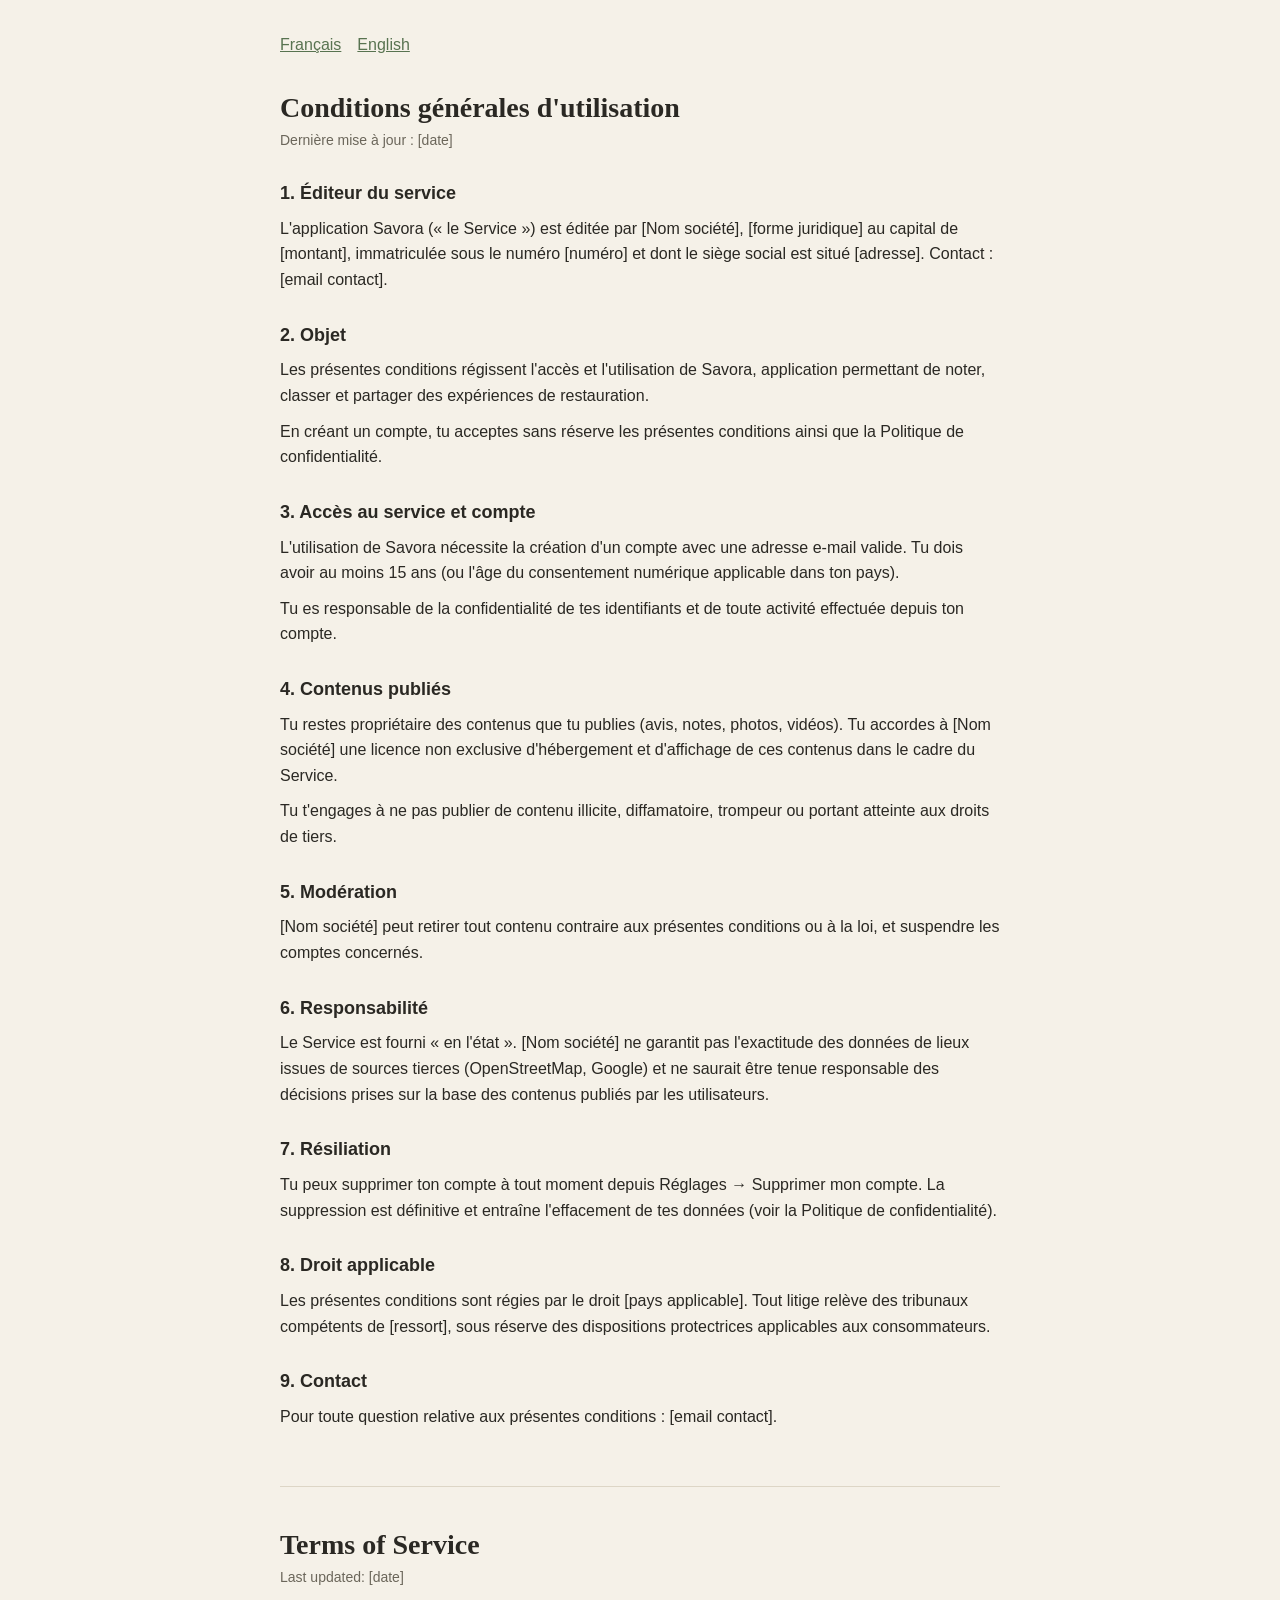
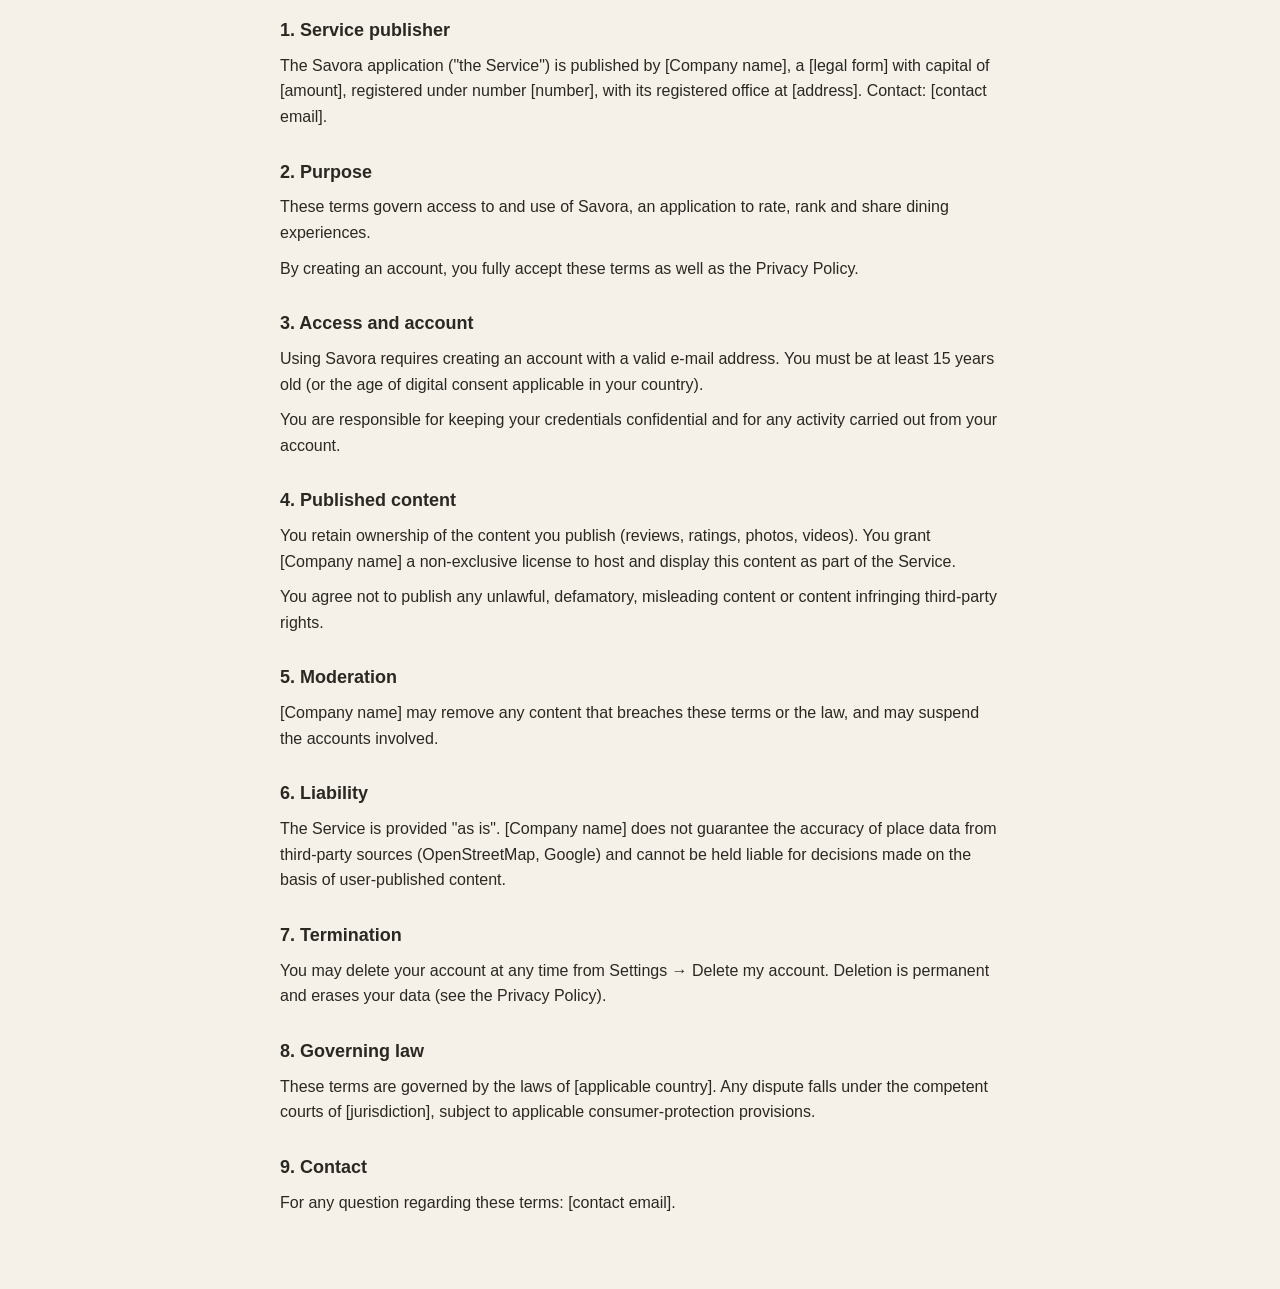
==== cgu/index.html @ 4ffe01a5 "Pages légales de Savora (politique de confidentialité, CGU)" ====
<!doctype html>
<html lang="fr">
<head>
  <meta charset="utf-8">
  <meta name="viewport" content="width=device-width, initial-scale=1">
  <title>Savora — Conditions générales d'utilisation / Terms of Service</title>
  <meta name="robots" content="noindex">
  <style>
    /* Couleurs de la charte 2.0 (§2, §12) : nuit par défaut, jour si le système le demande. */
    :root { --bg: #07130F; --text: #EAEAEA; --muted: #8A8A8A; --accent: #7E9C74; --rule: #1E2A25; }
    @media (prefers-color-scheme: light) {
      :root { --bg: #F5F1E8; --text: #2A2823; --muted: #6B665A; --accent: #587350; --rule: #DDD6C6; }
    }
    body { margin: 0; background: var(--bg); color: var(--text);
      font: 16px/1.6 Inter, -apple-system, BlinkMacSystemFont, "Segoe UI", sans-serif; }
    main { max-width: 720px; margin: 0 auto; padding: 32px 16px 64px; }
    nav { display: flex; gap: 16px; margin-bottom: 32px; }
    nav a { color: var(--accent); }
    h1 { font-family: "Playfair Display", Georgia, serif; font-weight: 600; font-size: 28px; line-height: 1.25; margin: 0 0 4px; }
    h2 { font-size: 18px; margin: 28px 0 8px; }
    p { margin: 0 0 10px; }
    .updated { color: var(--muted); font-size: 14px; }
    article + article { margin-top: 56px; padding-top: 40px; border-top: 1px solid var(--rule); }
  </style>
</head>
<body>
<main>
  <nav><a href="#fr">Français</a><a href="#en">English</a></nav>
  <article id="fr" lang="fr">
    <h1>Conditions générales d'utilisation</h1>
    <p class="updated">Dernière mise à jour : [date]</p>
    <section>
      <h2>1. Éditeur du service</h2>
      <p>L'application Savora (« le Service ») est éditée par [Nom société], [forme juridique] au capital de [montant], immatriculée sous le numéro [numéro] et dont le siège social est situé [adresse]. Contact : [email contact].</p>
    </section>
    <section>
      <h2>2. Objet</h2>
      <p>Les présentes conditions régissent l'accès et l'utilisation de Savora, application permettant de noter, classer et partager des expériences de restauration.</p>
      <p>En créant un compte, tu acceptes sans réserve les présentes conditions ainsi que la Politique de confidentialité.</p>
    </section>
    <section>
      <h2>3. Accès au service et compte</h2>
      <p>L'utilisation de Savora nécessite la création d'un compte avec une adresse e-mail valide. Tu dois avoir au moins 15 ans (ou l'âge du consentement numérique applicable dans ton pays).</p>
      <p>Tu es responsable de la confidentialité de tes identifiants et de toute activité effectuée depuis ton compte.</p>
    </section>
    <section>
      <h2>4. Contenus publiés</h2>
      <p>Tu restes propriétaire des contenus que tu publies (avis, notes, photos, vidéos). Tu accordes à [Nom société] une licence non exclusive d'hébergement et d'affichage de ces contenus dans le cadre du Service.</p>
      <p>Tu t'engages à ne pas publier de contenu illicite, diffamatoire, trompeur ou portant atteinte aux droits de tiers.</p>
    </section>
    <section>
      <h2>5. Modération</h2>
      <p>[Nom société] peut retirer tout contenu contraire aux présentes conditions ou à la loi, et suspendre les comptes concernés.</p>
    </section>
    <section>
      <h2>6. Responsabilité</h2>
      <p>Le Service est fourni « en l'état ». [Nom société] ne garantit pas l'exactitude des données de lieux issues de sources tierces (OpenStreetMap, Google) et ne saurait être tenue responsable des décisions prises sur la base des contenus publiés par les utilisateurs.</p>
    </section>
    <section>
      <h2>7. Résiliation</h2>
      <p>Tu peux supprimer ton compte à tout moment depuis Réglages → Supprimer mon compte. La suppression est définitive et entraîne l'effacement de tes données (voir la Politique de confidentialité).</p>
    </section>
    <section>
      <h2>8. Droit applicable</h2>
      <p>Les présentes conditions sont régies par le droit [pays applicable]. Tout litige relève des tribunaux compétents de [ressort], sous réserve des dispositions protectrices applicables aux consommateurs.</p>
    </section>
    <section>
      <h2>9. Contact</h2>
      <p>Pour toute question relative aux présentes conditions : [email contact].</p>
    </section>
  </article>
  <article id="en" lang="en">
    <h1>Terms of Service</h1>
    <p class="updated">Last updated: [date]</p>
    <section>
      <h2>1. Service publisher</h2>
      <p>The Savora application (&quot;the Service&quot;) is published by [Company name], a [legal form] with capital of [amount], registered under number [number], with its registered office at [address]. Contact: [contact email].</p>
    </section>
    <section>
      <h2>2. Purpose</h2>
      <p>These terms govern access to and use of Savora, an application to rate, rank and share dining experiences.</p>
      <p>By creating an account, you fully accept these terms as well as the Privacy Policy.</p>
    </section>
    <section>
      <h2>3. Access and account</h2>
      <p>Using Savora requires creating an account with a valid e-mail address. You must be at least 15 years old (or the age of digital consent applicable in your country).</p>
      <p>You are responsible for keeping your credentials confidential and for any activity carried out from your account.</p>
    </section>
    <section>
      <h2>4. Published content</h2>
      <p>You retain ownership of the content you publish (reviews, ratings, photos, videos). You grant [Company name] a non-exclusive license to host and display this content as part of the Service.</p>
      <p>You agree not to publish any unlawful, defamatory, misleading content or content infringing third-party rights.</p>
    </section>
    <section>
      <h2>5. Moderation</h2>
      <p>[Company name] may remove any content that breaches these terms or the law, and may suspend the accounts involved.</p>
    </section>
    <section>
      <h2>6. Liability</h2>
      <p>The Service is provided &quot;as is&quot;. [Company name] does not guarantee the accuracy of place data from third-party sources (OpenStreetMap, Google) and cannot be held liable for decisions made on the basis of user-published content.</p>
    </section>
    <section>
      <h2>7. Termination</h2>
      <p>You may delete your account at any time from Settings → Delete my account. Deletion is permanent and erases your data (see the Privacy Policy).</p>
    </section>
    <section>
      <h2>8. Governing law</h2>
      <p>These terms are governed by the laws of [applicable country]. Any dispute falls under the competent courts of [jurisdiction], subject to applicable consumer-protection provisions.</p>
    </section>
    <section>
      <h2>9. Contact</h2>
      <p>For any question regarding these terms: [contact email].</p>
    </section>
  </article>
</main>
</body>
</html>
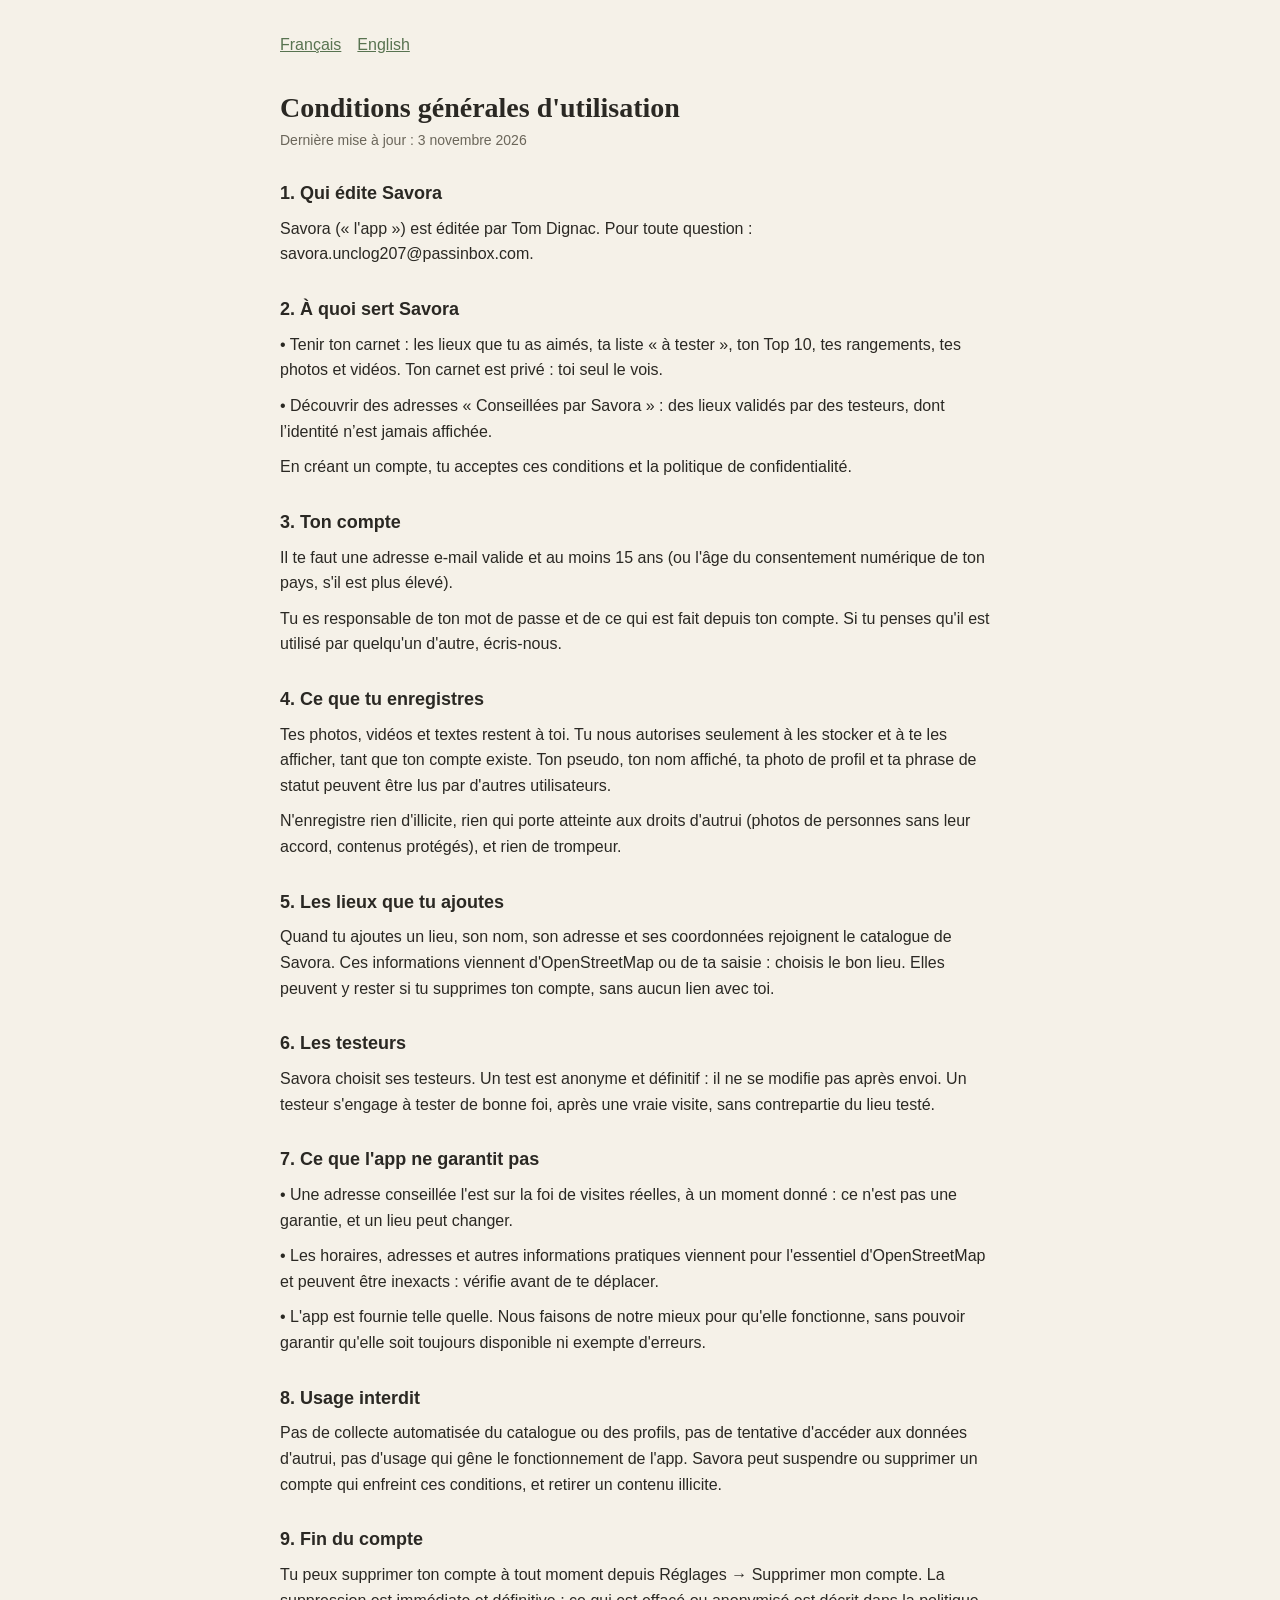
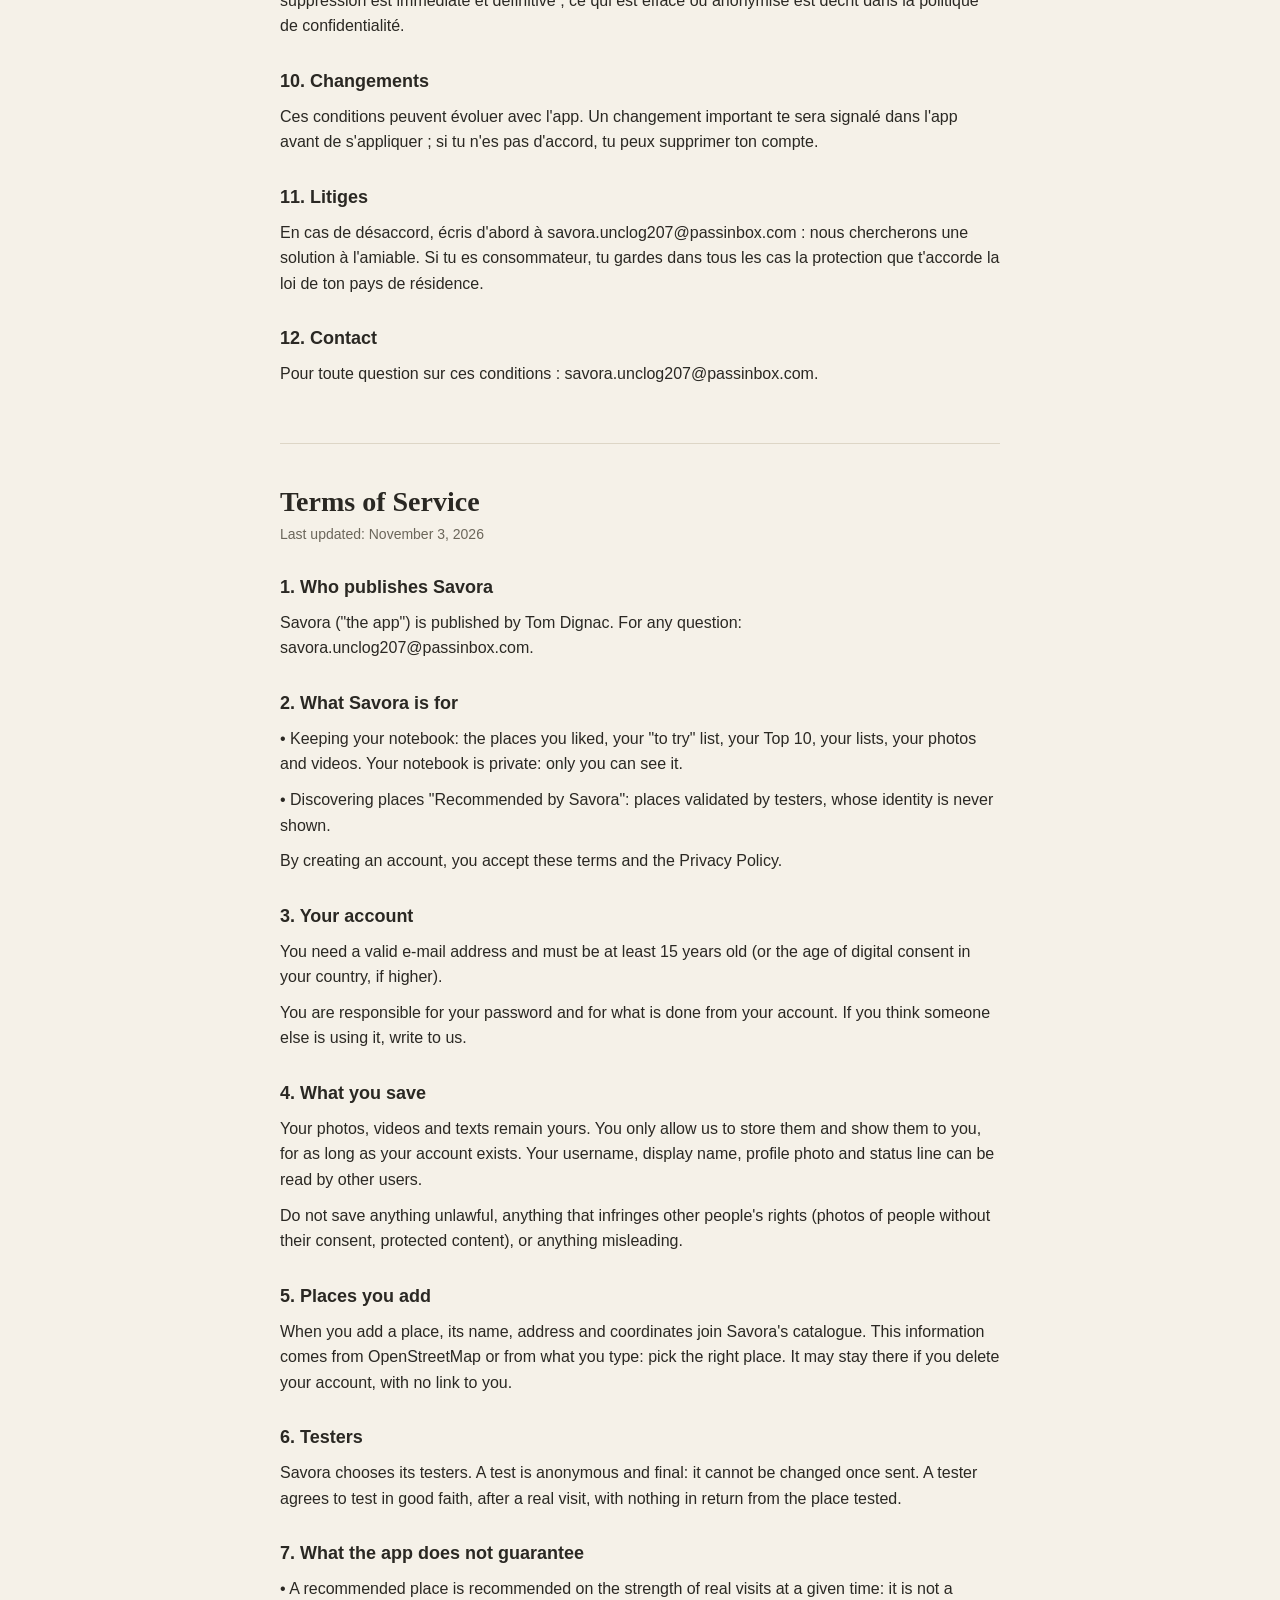
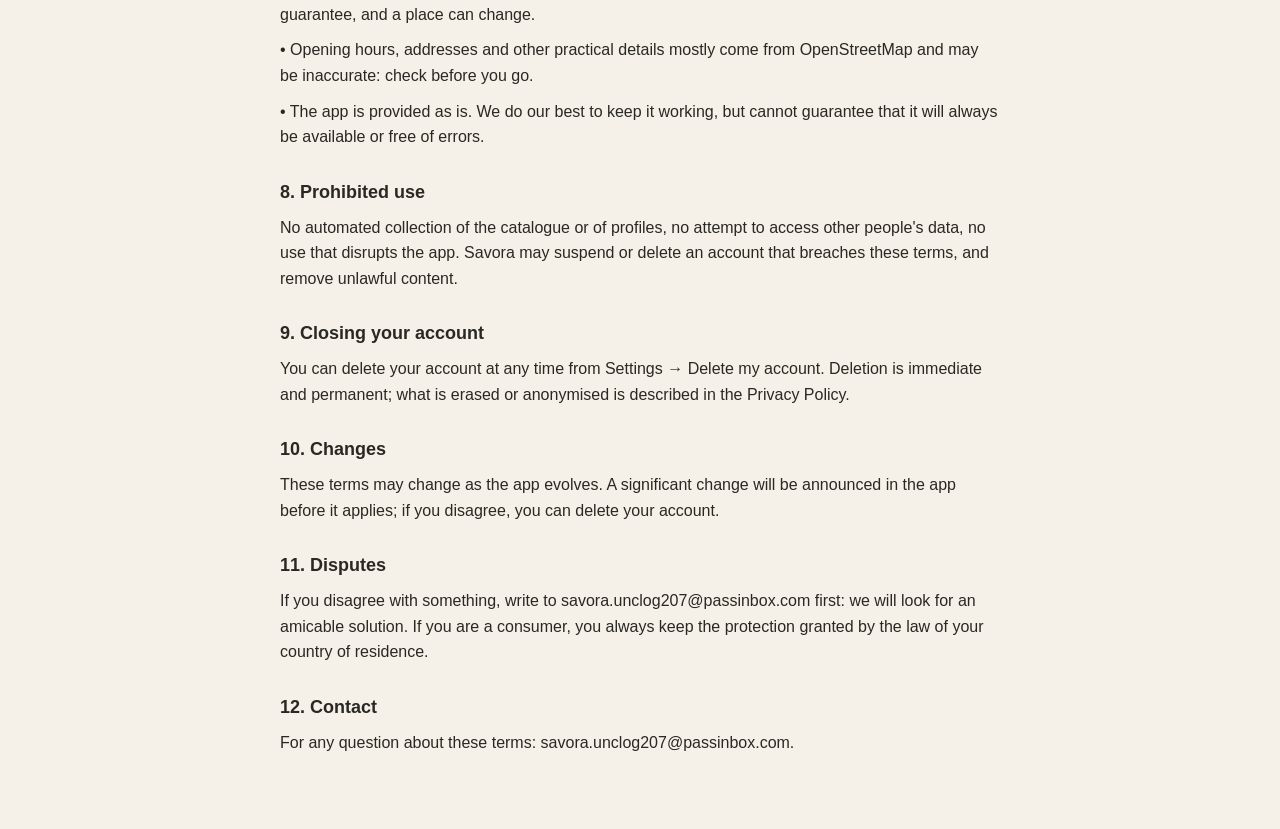
==== commit b7562a29: "CGU réécrites d'après l'app réelle (03/11/2026) Éditeur Tom Dignac, contact unique, plus aucun espac" ====
--- a/cgu/index.html
+++ b/cgu/index.html
@@ -28,88 +28,118 @@
   <nav><a href="#fr">Français</a><a href="#en">English</a></nav>
   <article id="fr" lang="fr">
     <h1>Conditions générales d'utilisation</h1>
-    <p class="updated">Dernière mise à jour : [date]</p>
+    <p class="updated">Dernière mise à jour : 3 novembre 2026</p>
     <section>
-      <h2>1. Éditeur du service</h2>
-      <p>L'application Savora (« le Service ») est éditée par [Nom société], [forme juridique] au capital de [montant], immatriculée sous le numéro [numéro] et dont le siège social est situé [adresse]. Contact : [email contact].</p>
+      <h2>1. Qui édite Savora</h2>
+      <p>Savora (« l'app ») est éditée par Tom Dignac. Pour toute question : savora.unclog207@passinbox.com.</p>
     </section>
     <section>
-      <h2>2. Objet</h2>
-      <p>Les présentes conditions régissent l'accès et l'utilisation de Savora, application permettant de noter, classer et partager des expériences de restauration.</p>
-      <p>En créant un compte, tu acceptes sans réserve les présentes conditions ainsi que la Politique de confidentialité.</p>
+      <h2>2. À quoi sert Savora</h2>
+      <p>• Tenir ton carnet : les lieux que tu as aimés, ta liste « à tester », ton Top 10, tes rangements, tes photos et vidéos. Ton carnet est privé : toi seul le vois.</p>
+      <p>• Découvrir des adresses « Conseillées par Savora » : des lieux validés par des testeurs, dont l’identité n’est jamais affichée.</p>
+      <p>En créant un compte, tu acceptes ces conditions et la politique de confidentialité.</p>
     </section>
     <section>
-      <h2>3. Accès au service et compte</h2>
-      <p>L'utilisation de Savora nécessite la création d'un compte avec une adresse e-mail valide. Tu dois avoir au moins 15 ans (ou l'âge du consentement numérique applicable dans ton pays).</p>
-      <p>Tu es responsable de la confidentialité de tes identifiants et de toute activité effectuée depuis ton compte.</p>
+      <h2>3. Ton compte</h2>
+      <p>Il te faut une adresse e-mail valide et au moins 15 ans (ou l'âge du consentement numérique de ton pays, s'il est plus élevé).</p>
+      <p>Tu es responsable de ton mot de passe et de ce qui est fait depuis ton compte. Si tu penses qu'il est utilisé par quelqu'un d'autre, écris-nous.</p>
     </section>
     <section>
-      <h2>4. Contenus publiés</h2>
-      <p>Tu restes propriétaire des contenus que tu publies (avis, notes, photos, vidéos). Tu accordes à [Nom société] une licence non exclusive d'hébergement et d'affichage de ces contenus dans le cadre du Service.</p>
-      <p>Tu t'engages à ne pas publier de contenu illicite, diffamatoire, trompeur ou portant atteinte aux droits de tiers.</p>
+      <h2>4. Ce que tu enregistres</h2>
+      <p>Tes photos, vidéos et textes restent à toi. Tu nous autorises seulement à les stocker et à te les afficher, tant que ton compte existe. Ton pseudo, ton nom affiché, ta photo de profil et ta phrase de statut peuvent être lus par d'autres utilisateurs.</p>
+      <p>N'enregistre rien d'illicite, rien qui porte atteinte aux droits d'autrui (photos de personnes sans leur accord, contenus protégés), et rien de trompeur.</p>
     </section>
     <section>
-      <h2>5. Modération</h2>
-      <p>[Nom société] peut retirer tout contenu contraire aux présentes conditions ou à la loi, et suspendre les comptes concernés.</p>
+      <h2>5. Les lieux que tu ajoutes</h2>
+      <p>Quand tu ajoutes un lieu, son nom, son adresse et ses coordonnées rejoignent le catalogue de Savora. Ces informations viennent d'OpenStreetMap ou de ta saisie : choisis le bon lieu. Elles peuvent y rester si tu supprimes ton compte, sans aucun lien avec toi.</p>
     </section>
     <section>
-      <h2>6. Responsabilité</h2>
-      <p>Le Service est fourni « en l'état ». [Nom société] ne garantit pas l'exactitude des données de lieux issues de sources tierces (OpenStreetMap, Google) et ne saurait être tenue responsable des décisions prises sur la base des contenus publiés par les utilisateurs.</p>
+      <h2>6. Les testeurs</h2>
+      <p>Savora choisit ses testeurs. Un test est anonyme et définitif : il ne se modifie pas après envoi. Un testeur s'engage à tester de bonne foi, après une vraie visite, sans contrepartie du lieu testé.</p>
     </section>
     <section>
-      <h2>7. Résiliation</h2>
-      <p>Tu peux supprimer ton compte à tout moment depuis Réglages → Supprimer mon compte. La suppression est définitive et entraîne l'effacement de tes données (voir la Politique de confidentialité).</p>
+      <h2>7. Ce que l'app ne garantit pas</h2>
+      <p>• Une adresse conseillée l'est sur la foi de visites réelles, à un moment donné : ce n'est pas une garantie, et un lieu peut changer.</p>
+      <p>• Les horaires, adresses et autres informations pratiques viennent pour l'essentiel d'OpenStreetMap et peuvent être inexacts : vérifie avant de te déplacer.</p>
+      <p>• L'app est fournie telle quelle. Nous faisons de notre mieux pour qu'elle fonctionne, sans pouvoir garantir qu'elle soit toujours disponible ni exempte d'erreurs.</p>
     </section>
     <section>
-      <h2>8. Droit applicable</h2>
-      <p>Les présentes conditions sont régies par le droit [pays applicable]. Tout litige relève des tribunaux compétents de [ressort], sous réserve des dispositions protectrices applicables aux consommateurs.</p>
+      <h2>8. Usage interdit</h2>
+      <p>Pas de collecte automatisée du catalogue ou des profils, pas de tentative d'accéder aux données d'autrui, pas d'usage qui gêne le fonctionnement de l'app. Savora peut suspendre ou supprimer un compte qui enfreint ces conditions, et retirer un contenu illicite.</p>
     </section>
     <section>
-      <h2>9. Contact</h2>
-      <p>Pour toute question relative aux présentes conditions : [email contact].</p>
+      <h2>9. Fin du compte</h2>
+      <p>Tu peux supprimer ton compte à tout moment depuis Réglages → Supprimer mon compte. La suppression est immédiate et définitive ; ce qui est effacé ou anonymisé est décrit dans la politique de confidentialité.</p>
+    </section>
+    <section>
+      <h2>10. Changements</h2>
+      <p>Ces conditions peuvent évoluer avec l'app. Un changement important te sera signalé dans l'app avant de s'appliquer ; si tu n'es pas d'accord, tu peux supprimer ton compte.</p>
+    </section>
+    <section>
+      <h2>11. Litiges</h2>
+      <p>En cas de désaccord, écris d'abord à savora.unclog207@passinbox.com : nous chercherons une solution à l'amiable. Si tu es consommateur, tu gardes dans tous les cas la protection que t'accorde la loi de ton pays de résidence.</p>
+    </section>
+    <section>
+      <h2>12. Contact</h2>
+      <p>Pour toute question sur ces conditions : savora.unclog207@passinbox.com.</p>
     </section>
   </article>
   <article id="en" lang="en">
     <h1>Terms of Service</h1>
-    <p class="updated">Last updated: [date]</p>
+    <p class="updated">Last updated: November 3, 2026</p>
     <section>
-      <h2>1. Service publisher</h2>
-      <p>The Savora application (&quot;the Service&quot;) is published by [Company name], a [legal form] with capital of [amount], registered under number [number], with its registered office at [address]. Contact: [contact email].</p>
+      <h2>1. Who publishes Savora</h2>
+      <p>Savora (&quot;the app&quot;) is published by Tom Dignac. For any question: savora.unclog207@passinbox.com.</p>
     </section>
     <section>
-      <h2>2. Purpose</h2>
-      <p>These terms govern access to and use of Savora, an application to rate, rank and share dining experiences.</p>
-      <p>By creating an account, you fully accept these terms as well as the Privacy Policy.</p>
+      <h2>2. What Savora is for</h2>
+      <p>• Keeping your notebook: the places you liked, your &quot;to try&quot; list, your Top 10, your lists, your photos and videos. Your notebook is private: only you can see it.</p>
+      <p>• Discovering places &quot;Recommended by Savora&quot;: places validated by testers, whose identity is never shown.</p>
+      <p>By creating an account, you accept these terms and the Privacy Policy.</p>
     </section>
     <section>
-      <h2>3. Access and account</h2>
-      <p>Using Savora requires creating an account with a valid e-mail address. You must be at least 15 years old (or the age of digital consent applicable in your country).</p>
-      <p>You are responsible for keeping your credentials confidential and for any activity carried out from your account.</p>
+      <h2>3. Your account</h2>
+      <p>You need a valid e-mail address and must be at least 15 years old (or the age of digital consent in your country, if higher).</p>
+      <p>You are responsible for your password and for what is done from your account. If you think someone else is using it, write to us.</p>
     </section>
     <section>
-      <h2>4. Published content</h2>
-      <p>You retain ownership of the content you publish (reviews, ratings, photos, videos). You grant [Company name] a non-exclusive license to host and display this content as part of the Service.</p>
-      <p>You agree not to publish any unlawful, defamatory, misleading content or content infringing third-party rights.</p>
+      <h2>4. What you save</h2>
+      <p>Your photos, videos and texts remain yours. You only allow us to store them and show them to you, for as long as your account exists. Your username, display name, profile photo and status line can be read by other users.</p>
+      <p>Do not save anything unlawful, anything that infringes other people's rights (photos of people without their consent, protected content), or anything misleading.</p>
     </section>
     <section>
-      <h2>5. Moderation</h2>
-      <p>[Company name] may remove any content that breaches these terms or the law, and may suspend the accounts involved.</p>
+      <h2>5. Places you add</h2>
+      <p>When you add a place, its name, address and coordinates join Savora's catalogue. This information comes from OpenStreetMap or from what you type: pick the right place. It may stay there if you delete your account, with no link to you.</p>
     </section>
     <section>
-      <h2>6. Liability</h2>
-      <p>The Service is provided &quot;as is&quot;. [Company name] does not guarantee the accuracy of place data from third-party sources (OpenStreetMap, Google) and cannot be held liable for decisions made on the basis of user-published content.</p>
+      <h2>6. Testers</h2>
+      <p>Savora chooses its testers. A test is anonymous and final: it cannot be changed once sent. A tester agrees to test in good faith, after a real visit, with nothing in return from the place tested.</p>
     </section>
     <section>
-      <h2>7. Termination</h2>
-      <p>You may delete your account at any time from Settings → Delete my account. Deletion is permanent and erases your data (see the Privacy Policy).</p>
+      <h2>7. What the app does not guarantee</h2>
+      <p>• A recommended place is recommended on the strength of real visits at a given time: it is not a guarantee, and a place can change.</p>
+      <p>• Opening hours, addresses and other practical details mostly come from OpenStreetMap and may be inaccurate: check before you go.</p>
+      <p>• The app is provided as is. We do our best to keep it working, but cannot guarantee that it will always be available or free of errors.</p>
     </section>
     <section>
-      <h2>8. Governing law</h2>
-      <p>These terms are governed by the laws of [applicable country]. Any dispute falls under the competent courts of [jurisdiction], subject to applicable consumer-protection provisions.</p>
+      <h2>8. Prohibited use</h2>
+      <p>No automated collection of the catalogue or of profiles, no attempt to access other people's data, no use that disrupts the app. Savora may suspend or delete an account that breaches these terms, and remove unlawful content.</p>
     </section>
     <section>
-      <h2>9. Contact</h2>
-      <p>For any question regarding these terms: [contact email].</p>
+      <h2>9. Closing your account</h2>
+      <p>You can delete your account at any time from Settings → Delete my account. Deletion is immediate and permanent; what is erased or anonymised is described in the Privacy Policy.</p>
+    </section>
+    <section>
+      <h2>10. Changes</h2>
+      <p>These terms may change as the app evolves. A significant change will be announced in the app before it applies; if you disagree, you can delete your account.</p>
+    </section>
+    <section>
+      <h2>11. Disputes</h2>
+      <p>If you disagree with something, write to savora.unclog207@passinbox.com first: we will look for an amicable solution. If you are a consumer, you always keep the protection granted by the law of your country of residence.</p>
+    </section>
+    <section>
+      <h2>12. Contact</h2>
+      <p>For any question about these terms: savora.unclog207@passinbox.com.</p>
     </section>
   </article>
 </main>
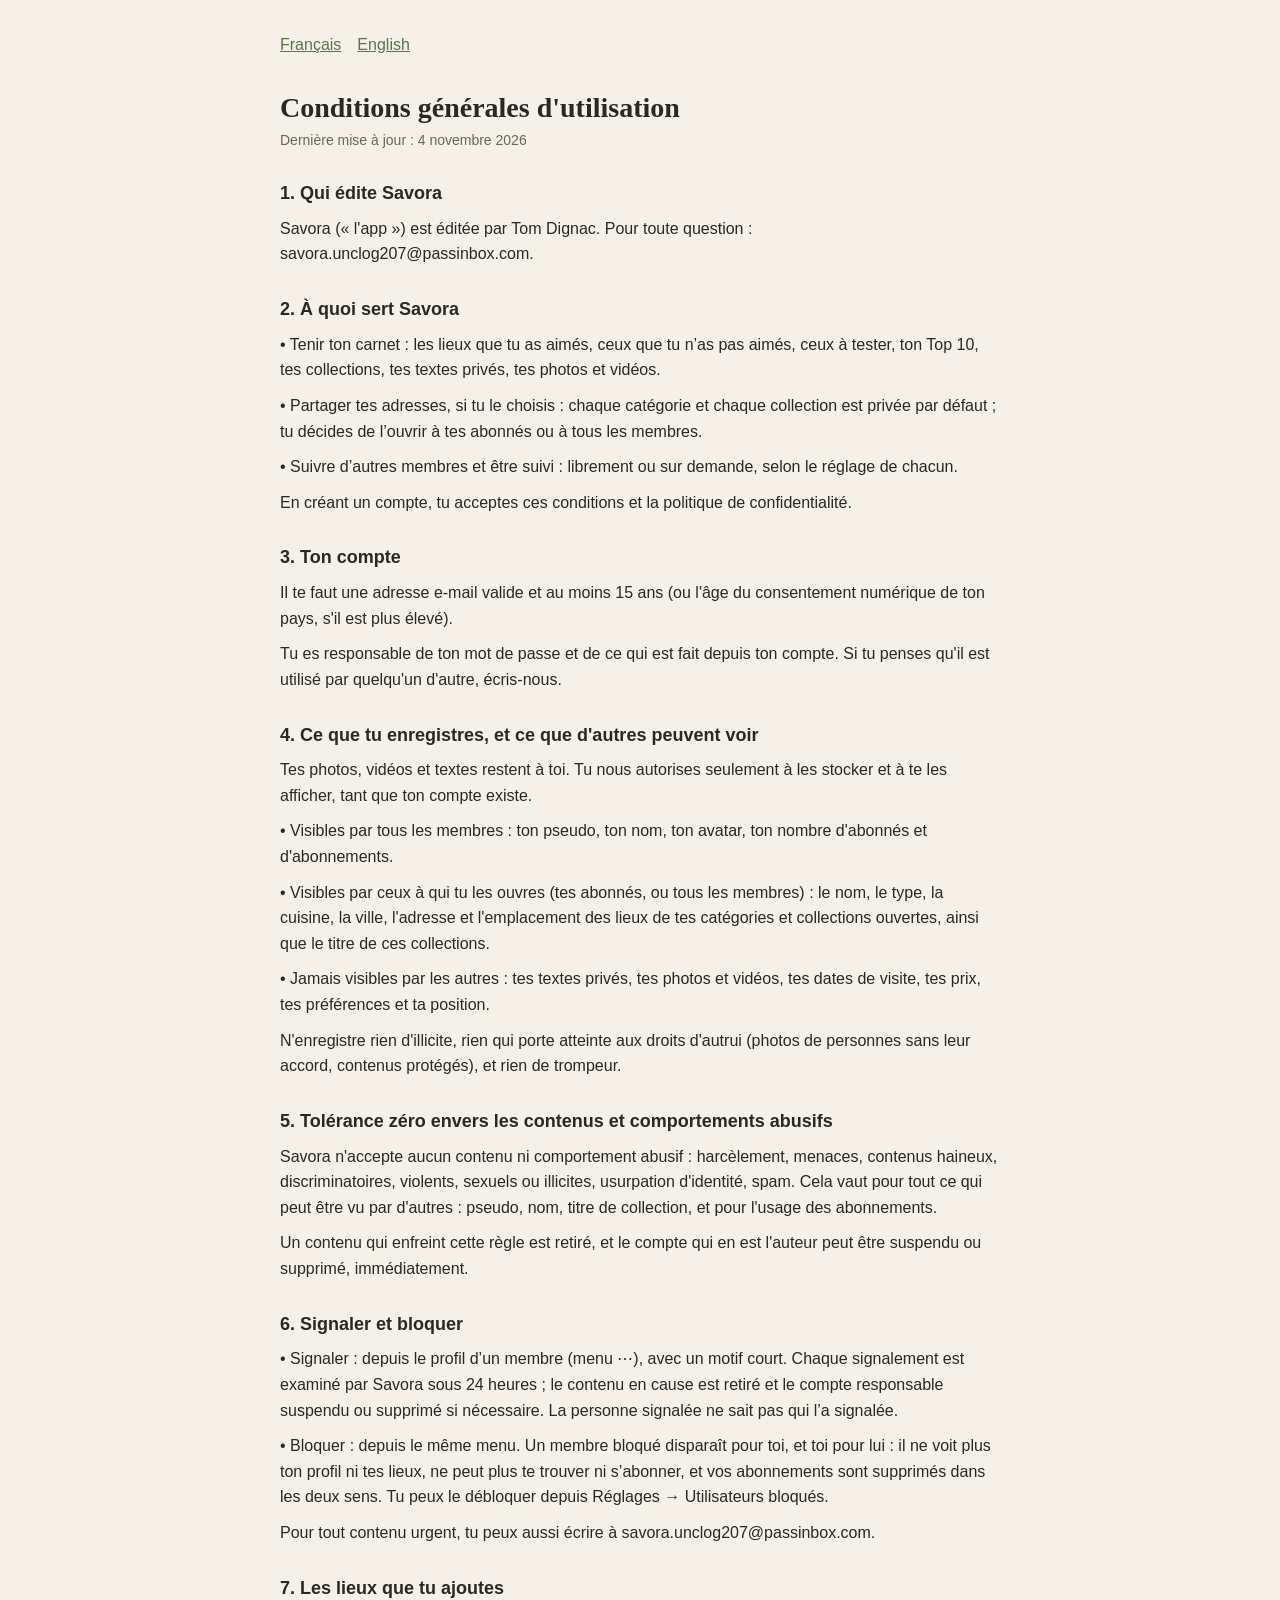
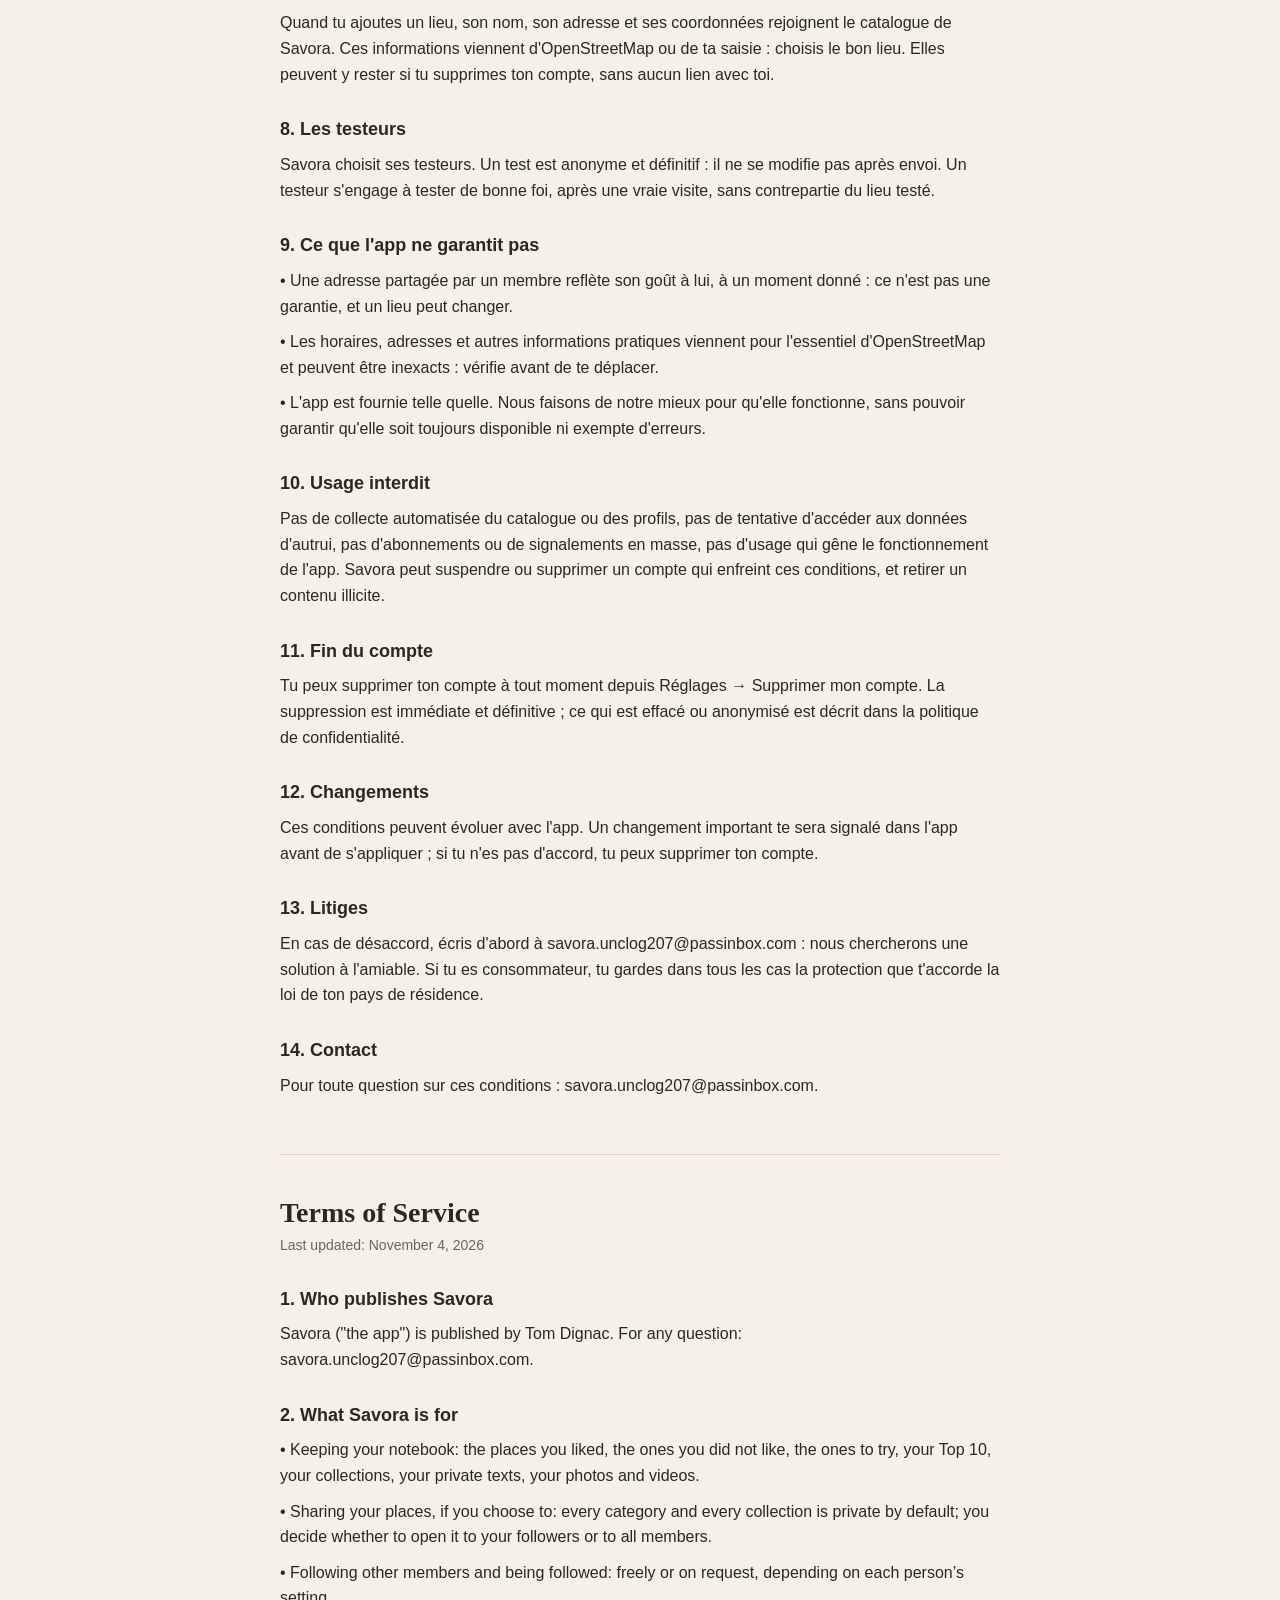
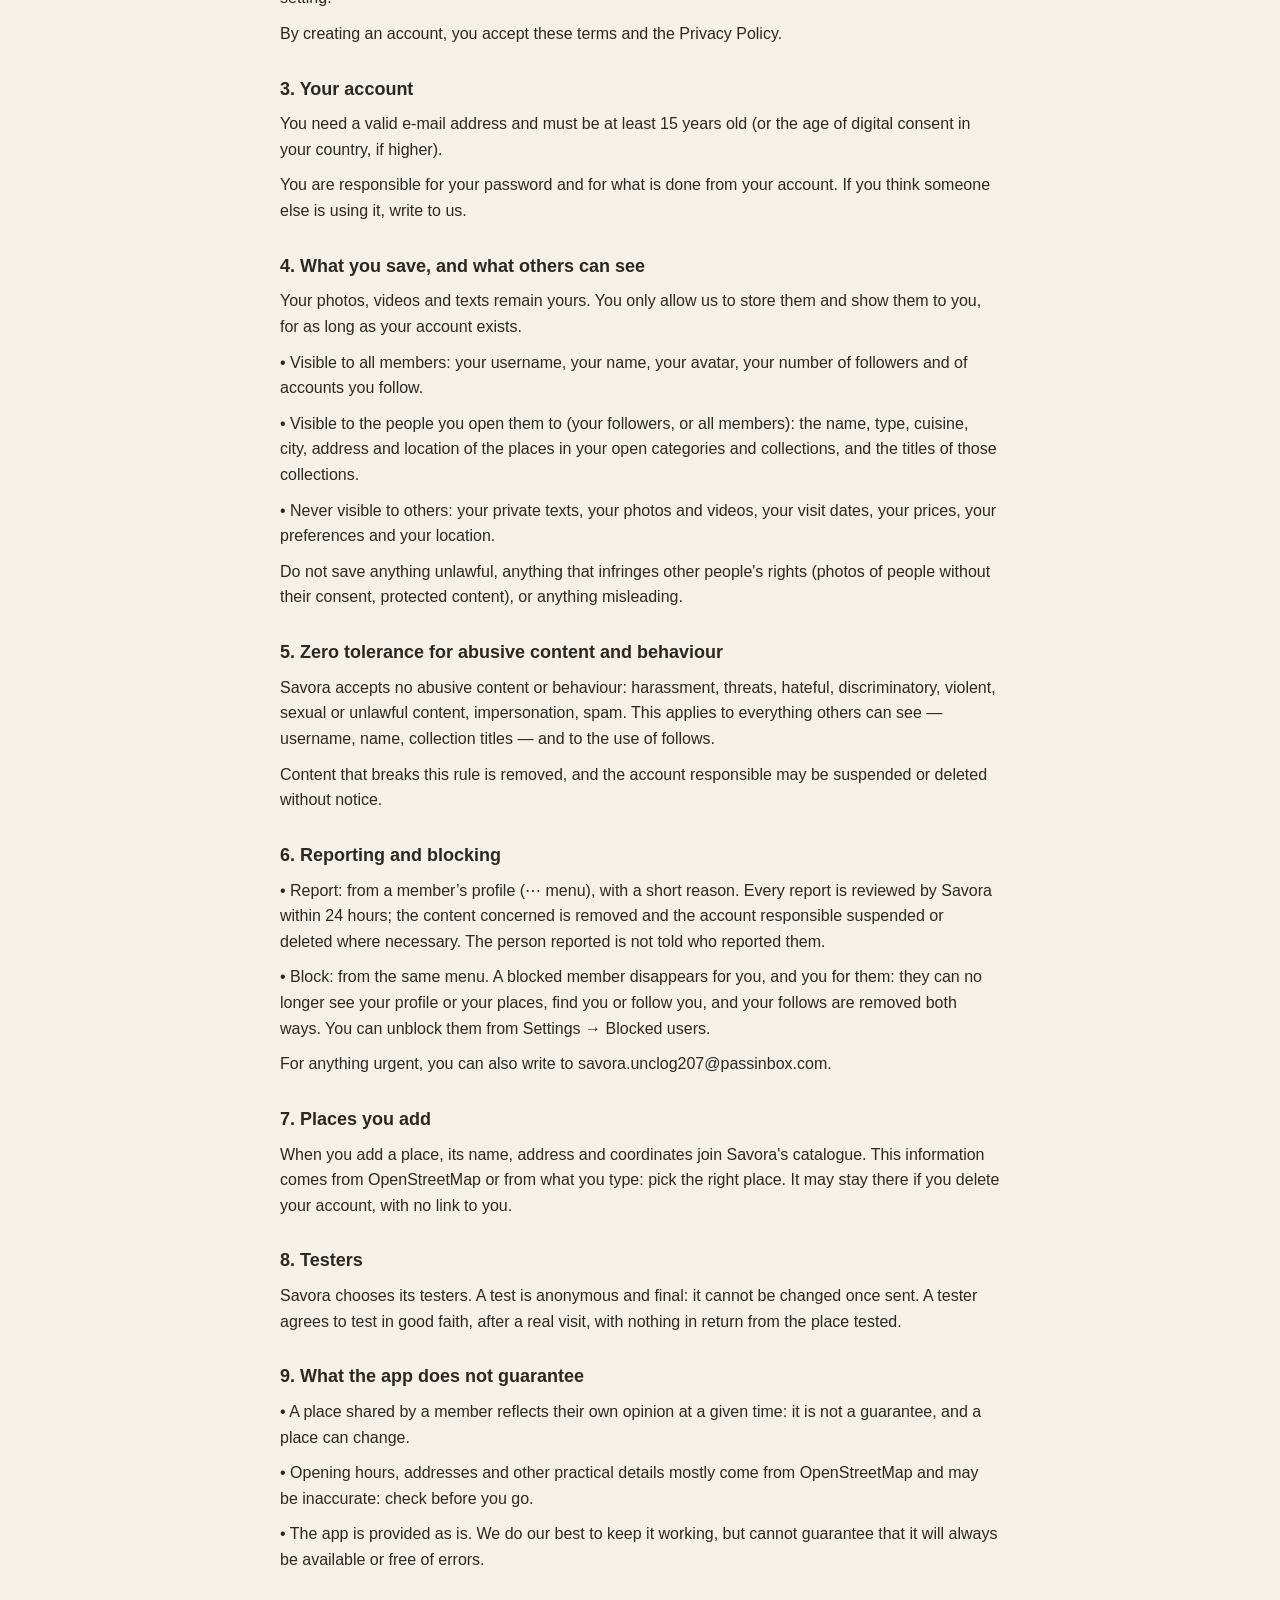
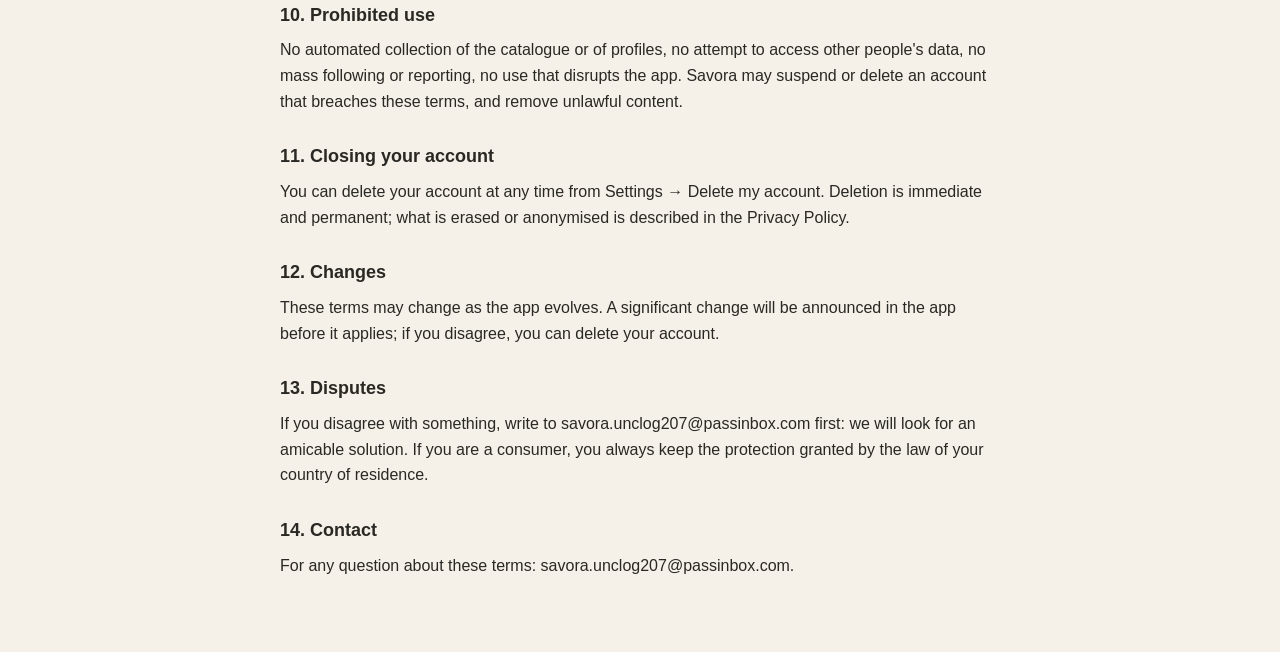
==== commit 47787cfc: "CGU et politique de confidentialité du 04/11/2026 : profil public, abonnés, visibilité des catégorie" ====
--- a/cgu/index.html
+++ b/cgu/index.html
@@ -28,15 +28,16 @@
   <nav><a href="#fr">Français</a><a href="#en">English</a></nav>
   <article id="fr" lang="fr">
     <h1>Conditions générales d'utilisation</h1>
-    <p class="updated">Dernière mise à jour : 3 novembre 2026</p>
+    <p class="updated">Dernière mise à jour : 4 novembre 2026</p>
     <section>
       <h2>1. Qui édite Savora</h2>
       <p>Savora (« l'app ») est éditée par Tom Dignac. Pour toute question : savora.unclog207@passinbox.com.</p>
     </section>
     <section>
       <h2>2. À quoi sert Savora</h2>
-      <p>• Tenir ton carnet : les lieux que tu as aimés, ta liste « à tester », ton Top 10, tes rangements, tes photos et vidéos. Ton carnet est privé : toi seul le vois.</p>
-      <p>• Découvrir des adresses « Conseillées par Savora » : des lieux validés par des testeurs, dont l’identité n’est jamais affichée.</p>
+      <p>• Tenir ton carnet : les lieux que tu as aimés, ceux que tu n’as pas aimés, ceux à tester, ton Top 10, tes collections, tes textes privés, tes photos et vidéos.</p>
+      <p>• Partager tes adresses, si tu le choisis : chaque catégorie et chaque collection est privée par défaut ; tu décides de l’ouvrir à tes abonnés ou à tous les membres.</p>
+      <p>• Suivre d’autres membres et être suivi : librement ou sur demande, selon le réglage de chacun.</p>
       <p>En créant un compte, tu acceptes ces conditions et la politique de confidentialité.</p>
     </section>
     <section>
@@ -45,56 +46,71 @@
       <p>Tu es responsable de ton mot de passe et de ce qui est fait depuis ton compte. Si tu penses qu'il est utilisé par quelqu'un d'autre, écris-nous.</p>
     </section>
     <section>
-      <h2>4. Ce que tu enregistres</h2>
-      <p>Tes photos, vidéos et textes restent à toi. Tu nous autorises seulement à les stocker et à te les afficher, tant que ton compte existe. Ton pseudo, ton nom affiché, ta photo de profil et ta phrase de statut peuvent être lus par d'autres utilisateurs.</p>
+      <h2>4. Ce que tu enregistres, et ce que d'autres peuvent voir</h2>
+      <p>Tes photos, vidéos et textes restent à toi. Tu nous autorises seulement à les stocker et à te les afficher, tant que ton compte existe.</p>
+      <p>• Visibles par tous les membres : ton pseudo, ton nom, ton avatar, ton nombre d'abonnés et d'abonnements.</p>
+      <p>• Visibles par ceux à qui tu les ouvres (tes abonnés, ou tous les membres) : le nom, le type, la cuisine, la ville, l'adresse et l'emplacement des lieux de tes catégories et collections ouvertes, ainsi que le titre de ces collections.</p>
+      <p>• Jamais visibles par les autres : tes textes privés, tes photos et vidéos, tes dates de visite, tes prix, tes préférences et ta position.</p>
       <p>N'enregistre rien d'illicite, rien qui porte atteinte aux droits d'autrui (photos de personnes sans leur accord, contenus protégés), et rien de trompeur.</p>
     </section>
     <section>
-      <h2>5. Les lieux que tu ajoutes</h2>
+      <h2>5. Tolérance zéro envers les contenus et comportements abusifs</h2>
+      <p>Savora n'accepte aucun contenu ni comportement abusif : harcèlement, menaces, contenus haineux, discriminatoires, violents, sexuels ou illicites, usurpation d'identité, spam. Cela vaut pour tout ce qui peut être vu par d'autres : pseudo, nom, titre de collection, et pour l'usage des abonnements.</p>
+      <p>Un contenu qui enfreint cette règle est retiré, et le compte qui en est l'auteur peut être suspendu ou supprimé, immédiatement.</p>
+    </section>
+    <section>
+      <h2>6. Signaler et bloquer</h2>
+      <p>• Signaler : depuis le profil d’un membre (menu ⋯), avec un motif court. Chaque signalement est examiné par Savora sous 24 heures ; le contenu en cause est retiré et le compte responsable suspendu ou supprimé si nécessaire. La personne signalée ne sait pas qui l’a signalée.</p>
+      <p>• Bloquer : depuis le même menu. Un membre bloqué disparaît pour toi, et toi pour lui : il ne voit plus ton profil ni tes lieux, ne peut plus te trouver ni s’abonner, et vos abonnements sont supprimés dans les deux sens. Tu peux le débloquer depuis Réglages → Utilisateurs bloqués.</p>
+      <p>Pour tout contenu urgent, tu peux aussi écrire à savora.unclog207@passinbox.com.</p>
+    </section>
+    <section>
+      <h2>7. Les lieux que tu ajoutes</h2>
       <p>Quand tu ajoutes un lieu, son nom, son adresse et ses coordonnées rejoignent le catalogue de Savora. Ces informations viennent d'OpenStreetMap ou de ta saisie : choisis le bon lieu. Elles peuvent y rester si tu supprimes ton compte, sans aucun lien avec toi.</p>
     </section>
     <section>
-      <h2>6. Les testeurs</h2>
+      <h2>8. Les testeurs</h2>
       <p>Savora choisit ses testeurs. Un test est anonyme et définitif : il ne se modifie pas après envoi. Un testeur s'engage à tester de bonne foi, après une vraie visite, sans contrepartie du lieu testé.</p>
     </section>
     <section>
-      <h2>7. Ce que l'app ne garantit pas</h2>
-      <p>• Une adresse conseillée l'est sur la foi de visites réelles, à un moment donné : ce n'est pas une garantie, et un lieu peut changer.</p>
+      <h2>9. Ce que l'app ne garantit pas</h2>
+      <p>• Une adresse partagée par un membre reflète son goût à lui, à un moment donné : ce n'est pas une garantie, et un lieu peut changer.</p>
       <p>• Les horaires, adresses et autres informations pratiques viennent pour l'essentiel d'OpenStreetMap et peuvent être inexacts : vérifie avant de te déplacer.</p>
       <p>• L'app est fournie telle quelle. Nous faisons de notre mieux pour qu'elle fonctionne, sans pouvoir garantir qu'elle soit toujours disponible ni exempte d'erreurs.</p>
     </section>
     <section>
-      <h2>8. Usage interdit</h2>
-      <p>Pas de collecte automatisée du catalogue ou des profils, pas de tentative d'accéder aux données d'autrui, pas d'usage qui gêne le fonctionnement de l'app. Savora peut suspendre ou supprimer un compte qui enfreint ces conditions, et retirer un contenu illicite.</p>
+      <h2>10. Usage interdit</h2>
+      <p>Pas de collecte automatisée du catalogue ou des profils, pas de tentative d'accéder aux données d'autrui, pas d'abonnements ou de signalements en masse, pas d'usage qui gêne le fonctionnement de l'app. Savora peut suspendre ou supprimer un compte qui enfreint ces conditions, et retirer un contenu illicite.</p>
     </section>
     <section>
-      <h2>9. Fin du compte</h2>
+      <h2>11. Fin du compte</h2>
       <p>Tu peux supprimer ton compte à tout moment depuis Réglages → Supprimer mon compte. La suppression est immédiate et définitive ; ce qui est effacé ou anonymisé est décrit dans la politique de confidentialité.</p>
     </section>
     <section>
-      <h2>10. Changements</h2>
+      <h2>12. Changements</h2>
       <p>Ces conditions peuvent évoluer avec l'app. Un changement important te sera signalé dans l'app avant de s'appliquer ; si tu n'es pas d'accord, tu peux supprimer ton compte.</p>
     </section>
     <section>
-      <h2>11. Litiges</h2>
+      <h2>13. Litiges</h2>
       <p>En cas de désaccord, écris d'abord à savora.unclog207@passinbox.com : nous chercherons une solution à l'amiable. Si tu es consommateur, tu gardes dans tous les cas la protection que t'accorde la loi de ton pays de résidence.</p>
     </section>
     <section>
-      <h2>12. Contact</h2>
+      <h2>14. Contact</h2>
       <p>Pour toute question sur ces conditions : savora.unclog207@passinbox.com.</p>
     </section>
   </article>
   <article id="en" lang="en">
     <h1>Terms of Service</h1>
-    <p class="updated">Last updated: November 3, 2026</p>
+    <p class="updated">Last updated: November 4, 2026</p>
     <section>
       <h2>1. Who publishes Savora</h2>
       <p>Savora (&quot;the app&quot;) is published by Tom Dignac. For any question: savora.unclog207@passinbox.com.</p>
     </section>
     <section>
       <h2>2. What Savora is for</h2>
-      <p>• Keeping your notebook: the places you liked, your &quot;to try&quot; list, your Top 10, your lists, your photos and videos. Your notebook is private: only you can see it.</p>
-      <p>• Discovering places &quot;Recommended by Savora&quot;: places validated by testers, whose identity is never shown.</p>
+      <p>• Keeping your notebook: the places you liked, the ones you did not like, the ones to try, your Top 10, your collections, your private texts, your photos and videos.</p>
+      <p>• Sharing your places, if you choose to: every category and every collection is private by default; you decide whether to open it to your followers or to all members.</p>
+      <p>• Following other members and being followed: freely or on request, depending on each person’s setting.</p>
       <p>By creating an account, you accept these terms and the Privacy Policy.</p>
     </section>
     <section>
@@ -103,42 +119,56 @@
       <p>You are responsible for your password and for what is done from your account. If you think someone else is using it, write to us.</p>
     </section>
     <section>
-      <h2>4. What you save</h2>
-      <p>Your photos, videos and texts remain yours. You only allow us to store them and show them to you, for as long as your account exists. Your username, display name, profile photo and status line can be read by other users.</p>
+      <h2>4. What you save, and what others can see</h2>
+      <p>Your photos, videos and texts remain yours. You only allow us to store them and show them to you, for as long as your account exists.</p>
+      <p>• Visible to all members: your username, your name, your avatar, your number of followers and of accounts you follow.</p>
+      <p>• Visible to the people you open them to (your followers, or all members): the name, type, cuisine, city, address and location of the places in your open categories and collections, and the titles of those collections.</p>
+      <p>• Never visible to others: your private texts, your photos and videos, your visit dates, your prices, your preferences and your location.</p>
       <p>Do not save anything unlawful, anything that infringes other people's rights (photos of people without their consent, protected content), or anything misleading.</p>
     </section>
     <section>
-      <h2>5. Places you add</h2>
+      <h2>5. Zero tolerance for abusive content and behaviour</h2>
+      <p>Savora accepts no abusive content or behaviour: harassment, threats, hateful, discriminatory, violent, sexual or unlawful content, impersonation, spam. This applies to everything others can see — username, name, collection titles — and to the use of follows.</p>
+      <p>Content that breaks this rule is removed, and the account responsible may be suspended or deleted without notice.</p>
+    </section>
+    <section>
+      <h2>6. Reporting and blocking</h2>
+      <p>• Report: from a member’s profile (⋯ menu), with a short reason. Every report is reviewed by Savora within 24 hours; the content concerned is removed and the account responsible suspended or deleted where necessary. The person reported is not told who reported them.</p>
+      <p>• Block: from the same menu. A blocked member disappears for you, and you for them: they can no longer see your profile or your places, find you or follow you, and your follows are removed both ways. You can unblock them from Settings → Blocked users.</p>
+      <p>For anything urgent, you can also write to savora.unclog207@passinbox.com.</p>
+    </section>
+    <section>
+      <h2>7. Places you add</h2>
       <p>When you add a place, its name, address and coordinates join Savora's catalogue. This information comes from OpenStreetMap or from what you type: pick the right place. It may stay there if you delete your account, with no link to you.</p>
     </section>
     <section>
-      <h2>6. Testers</h2>
+      <h2>8. Testers</h2>
       <p>Savora chooses its testers. A test is anonymous and final: it cannot be changed once sent. A tester agrees to test in good faith, after a real visit, with nothing in return from the place tested.</p>
     </section>
     <section>
-      <h2>7. What the app does not guarantee</h2>
-      <p>• A recommended place is recommended on the strength of real visits at a given time: it is not a guarantee, and a place can change.</p>
+      <h2>9. What the app does not guarantee</h2>
+      <p>• A place shared by a member reflects their own opinion at a given time: it is not a guarantee, and a place can change.</p>
       <p>• Opening hours, addresses and other practical details mostly come from OpenStreetMap and may be inaccurate: check before you go.</p>
       <p>• The app is provided as is. We do our best to keep it working, but cannot guarantee that it will always be available or free of errors.</p>
     </section>
     <section>
-      <h2>8. Prohibited use</h2>
-      <p>No automated collection of the catalogue or of profiles, no attempt to access other people's data, no use that disrupts the app. Savora may suspend or delete an account that breaches these terms, and remove unlawful content.</p>
+      <h2>10. Prohibited use</h2>
+      <p>No automated collection of the catalogue or of profiles, no attempt to access other people's data, no mass following or reporting, no use that disrupts the app. Savora may suspend or delete an account that breaches these terms, and remove unlawful content.</p>
     </section>
     <section>
-      <h2>9. Closing your account</h2>
+      <h2>11. Closing your account</h2>
       <p>You can delete your account at any time from Settings → Delete my account. Deletion is immediate and permanent; what is erased or anonymised is described in the Privacy Policy.</p>
     </section>
     <section>
-      <h2>10. Changes</h2>
+      <h2>12. Changes</h2>
       <p>These terms may change as the app evolves. A significant change will be announced in the app before it applies; if you disagree, you can delete your account.</p>
     </section>
     <section>
-      <h2>11. Disputes</h2>
+      <h2>13. Disputes</h2>
       <p>If you disagree with something, write to savora.unclog207@passinbox.com first: we will look for an amicable solution. If you are a consumer, you always keep the protection granted by the law of your country of residence.</p>
     </section>
     <section>
-      <h2>12. Contact</h2>
+      <h2>14. Contact</h2>
       <p>For any question about these terms: savora.unclog207@passinbox.com.</p>
     </section>
   </article>
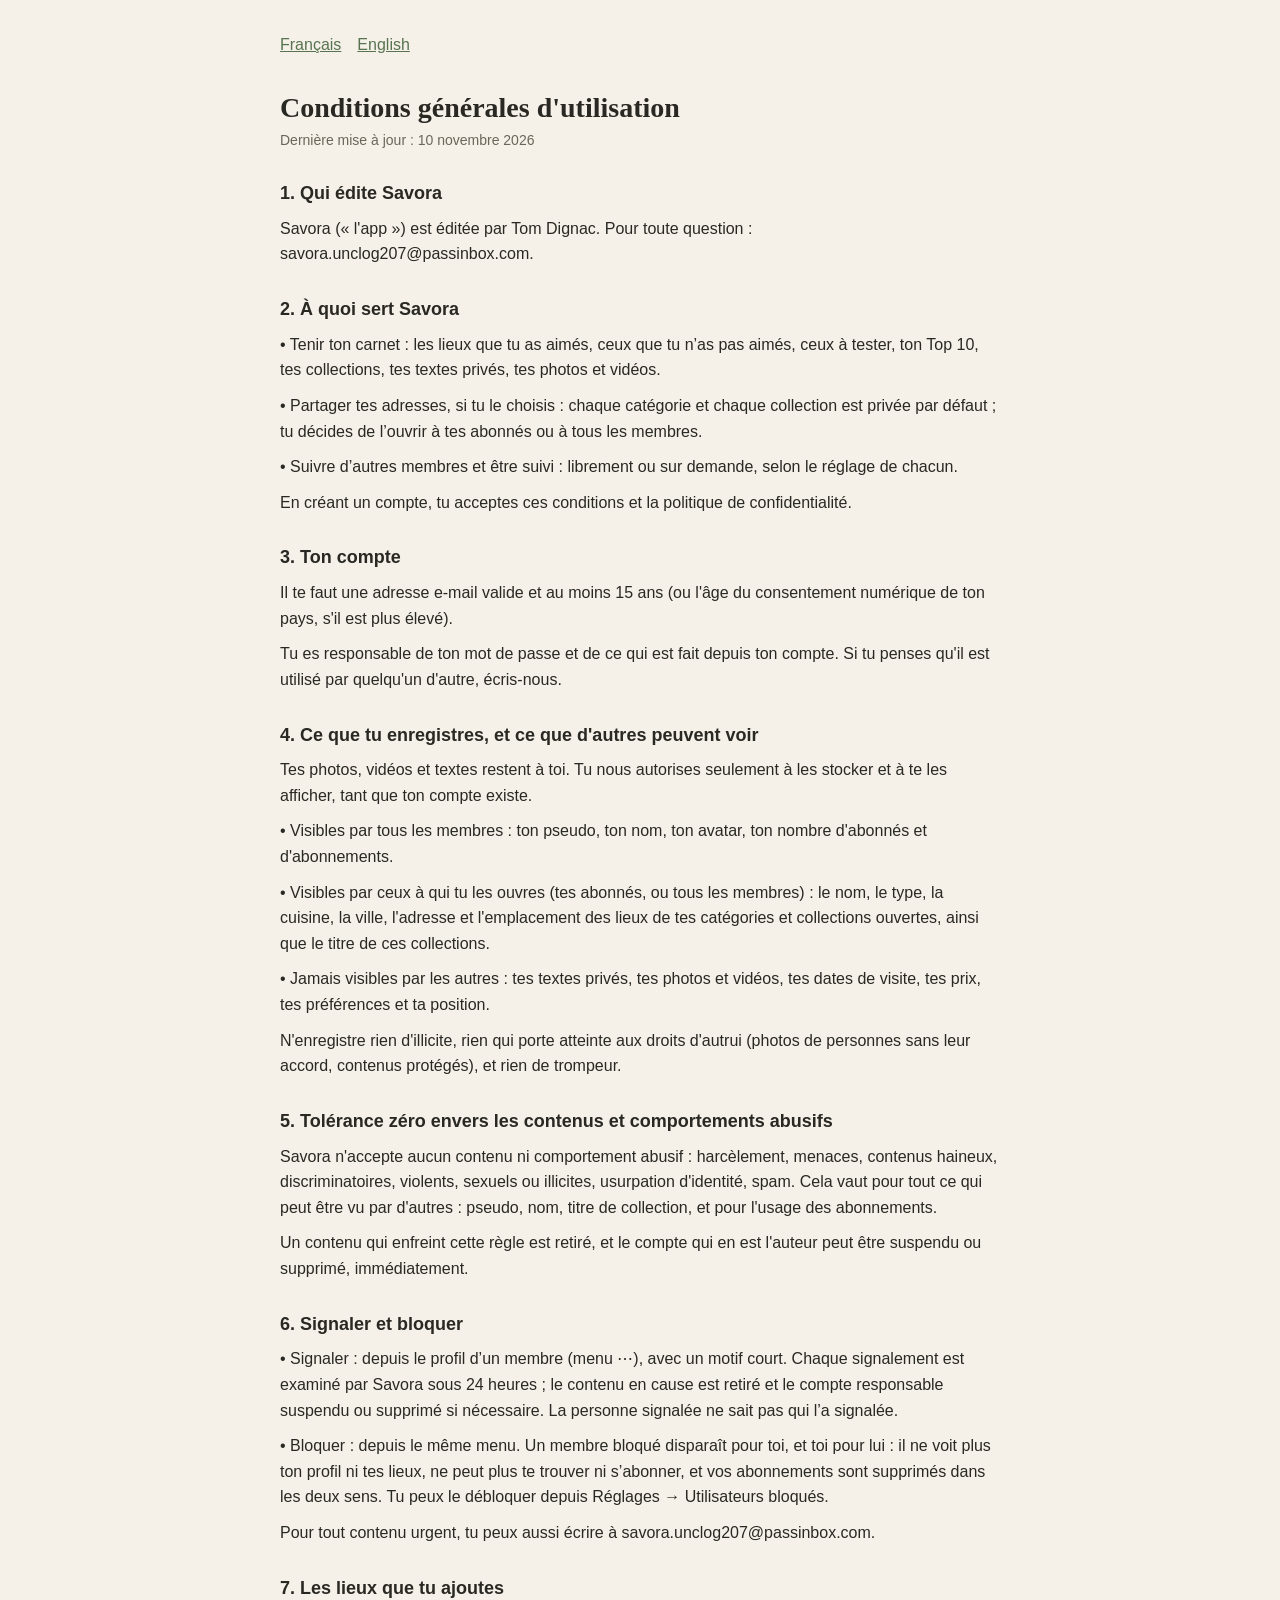
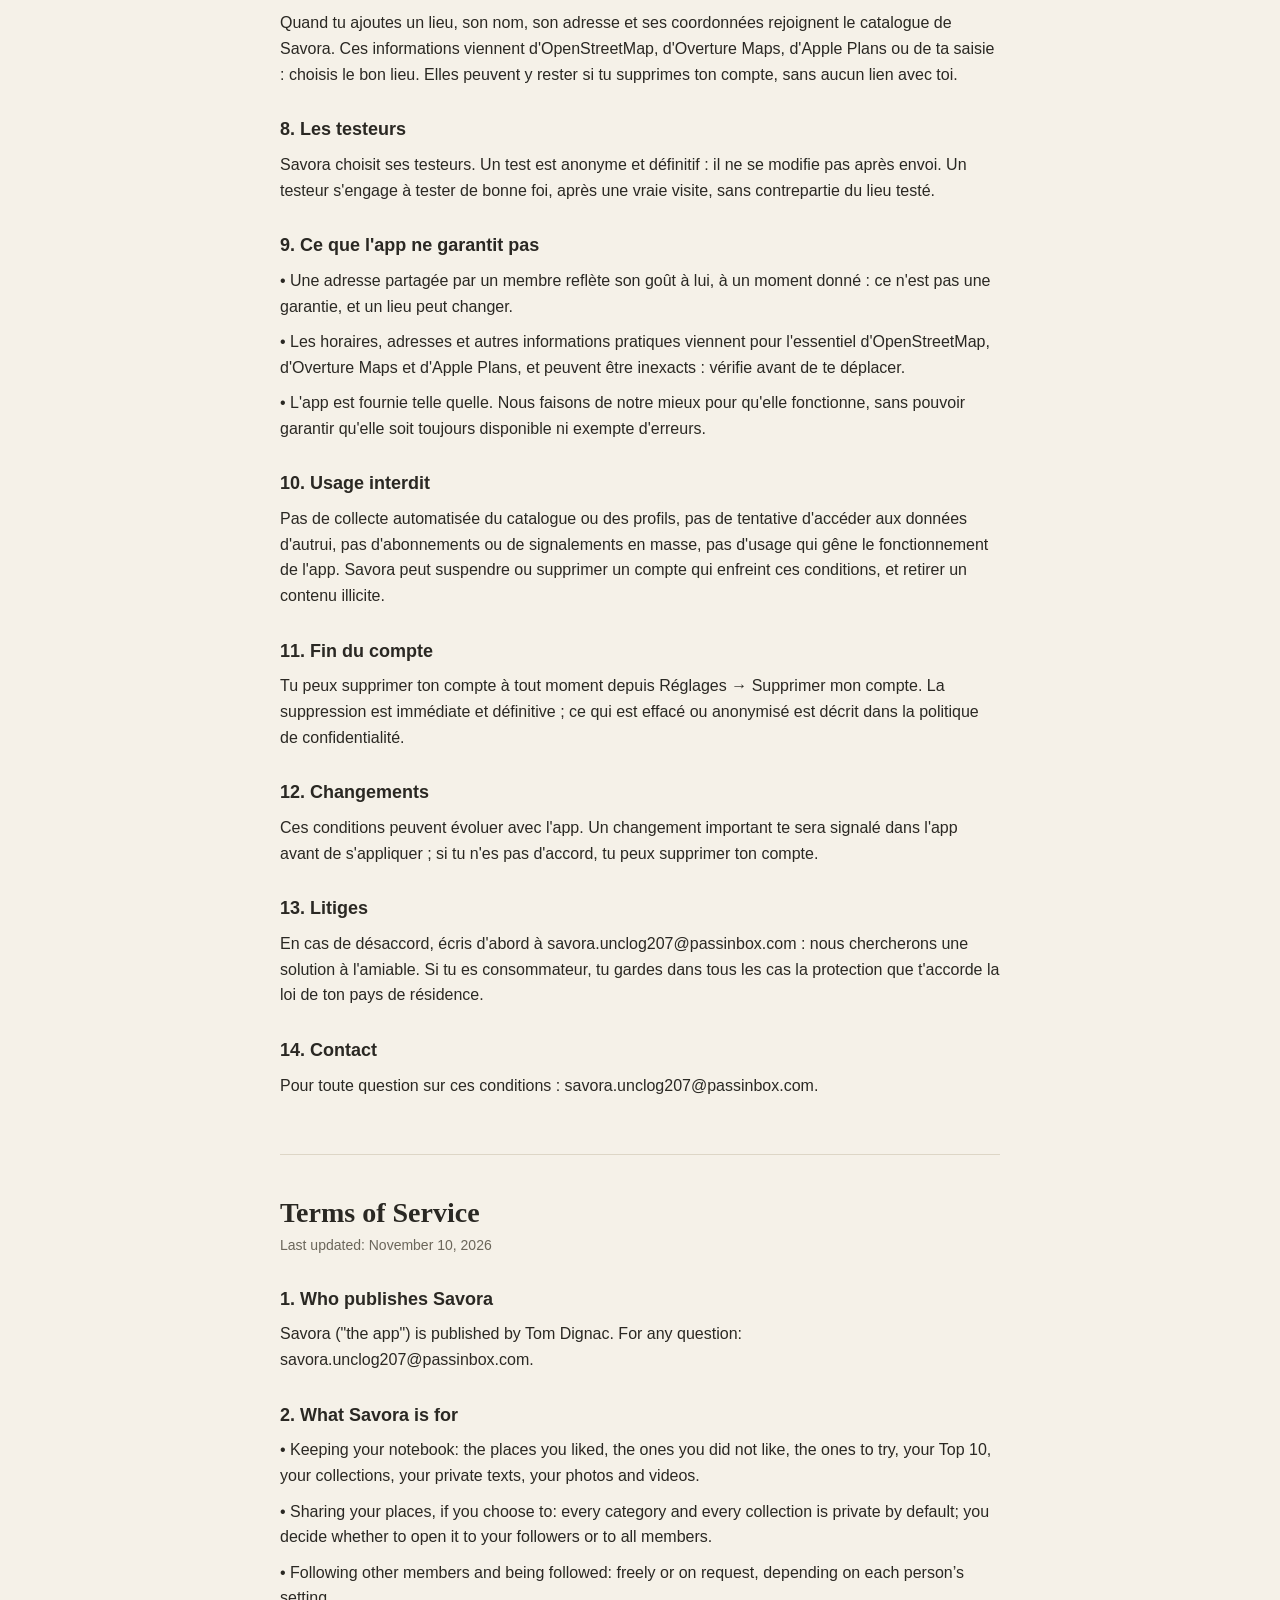
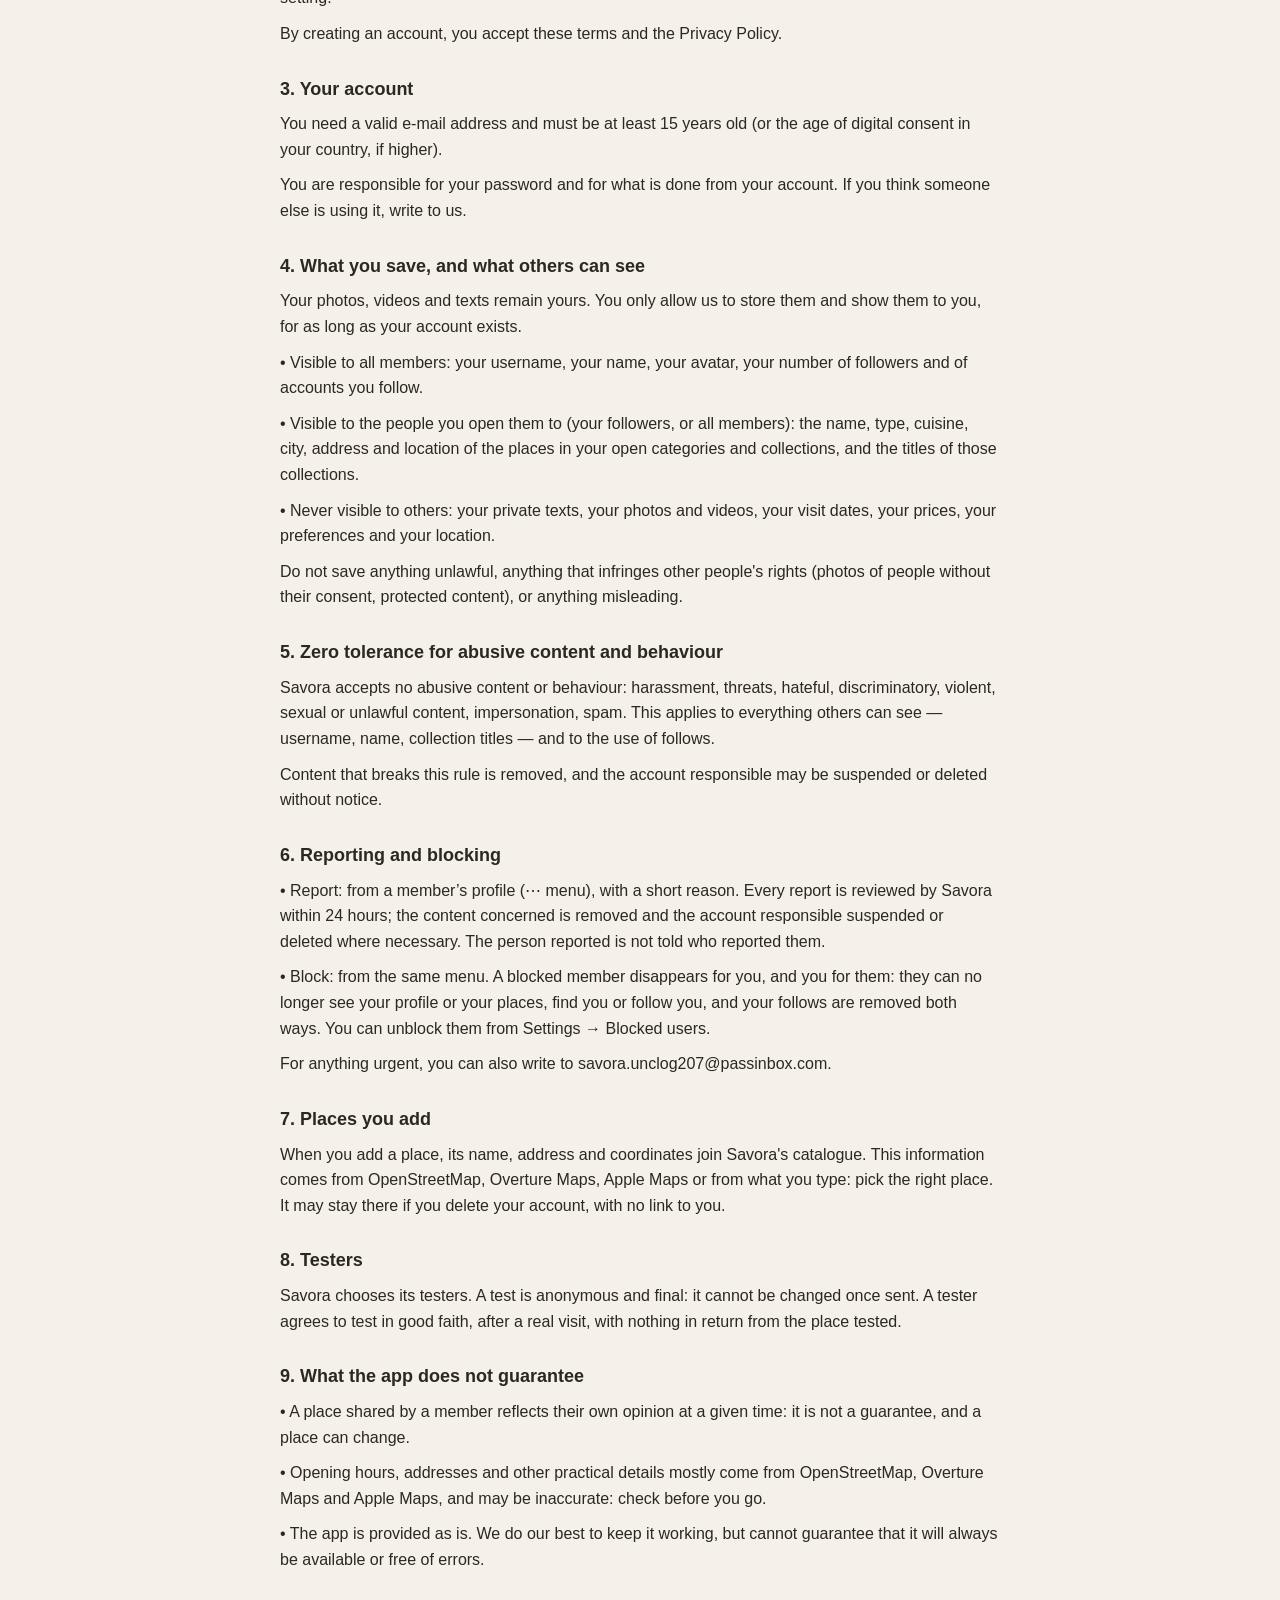
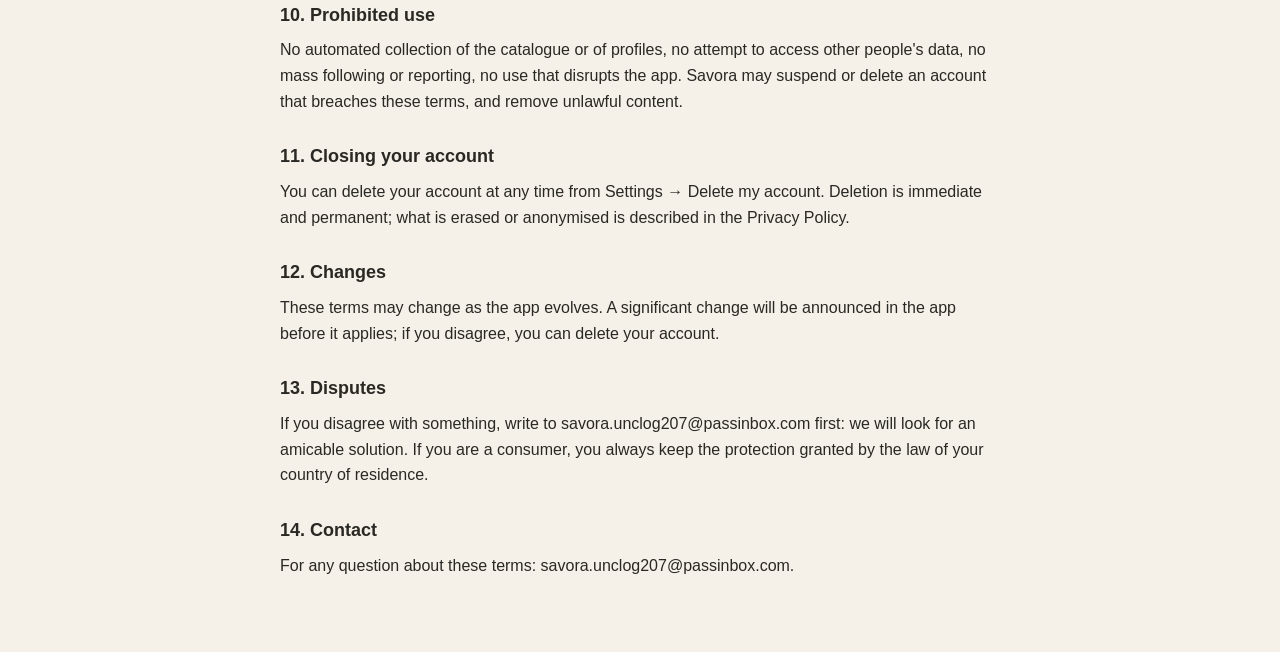
==== commit 6f68956b: "Page d'accueil : nouveau design (encadre, illustrations, langue automatique)" ====
--- a/cgu/index.html
+++ b/cgu/index.html
@@ -28,7 +28,7 @@
   <nav><a href="#fr">Français</a><a href="#en">English</a></nav>
   <article id="fr" lang="fr">
     <h1>Conditions générales d'utilisation</h1>
-    <p class="updated">Dernière mise à jour : 4 novembre 2026</p>
+    <p class="updated">Dernière mise à jour : 10 novembre 2026</p>
     <section>
       <h2>1. Qui édite Savora</h2>
       <p>Savora (« l'app ») est éditée par Tom Dignac. Pour toute question : savora.unclog207@passinbox.com.</p>
@@ -66,7 +66,7 @@
     </section>
     <section>
       <h2>7. Les lieux que tu ajoutes</h2>
-      <p>Quand tu ajoutes un lieu, son nom, son adresse et ses coordonnées rejoignent le catalogue de Savora. Ces informations viennent d'OpenStreetMap ou de ta saisie : choisis le bon lieu. Elles peuvent y rester si tu supprimes ton compte, sans aucun lien avec toi.</p>
+      <p>Quand tu ajoutes un lieu, son nom, son adresse et ses coordonnées rejoignent le catalogue de Savora. Ces informations viennent d'OpenStreetMap, d'Overture Maps, d'Apple Plans ou de ta saisie : choisis le bon lieu. Elles peuvent y rester si tu supprimes ton compte, sans aucun lien avec toi.</p>
     </section>
     <section>
       <h2>8. Les testeurs</h2>
@@ -75,7 +75,7 @@
     <section>
       <h2>9. Ce que l'app ne garantit pas</h2>
       <p>• Une adresse partagée par un membre reflète son goût à lui, à un moment donné : ce n'est pas une garantie, et un lieu peut changer.</p>
-      <p>• Les horaires, adresses et autres informations pratiques viennent pour l'essentiel d'OpenStreetMap et peuvent être inexacts : vérifie avant de te déplacer.</p>
+      <p>• Les horaires, adresses et autres informations pratiques viennent pour l'essentiel d'OpenStreetMap, d'Overture Maps et d'Apple Plans, et peuvent être inexacts : vérifie avant de te déplacer.</p>
       <p>• L'app est fournie telle quelle. Nous faisons de notre mieux pour qu'elle fonctionne, sans pouvoir garantir qu'elle soit toujours disponible ni exempte d'erreurs.</p>
     </section>
     <section>
@@ -101,7 +101,7 @@
   </article>
   <article id="en" lang="en">
     <h1>Terms of Service</h1>
-    <p class="updated">Last updated: November 4, 2026</p>
+    <p class="updated">Last updated: November 10, 2026</p>
     <section>
       <h2>1. Who publishes Savora</h2>
       <p>Savora (&quot;the app&quot;) is published by Tom Dignac. For any question: savora.unclog207@passinbox.com.</p>
@@ -139,7 +139,7 @@
     </section>
     <section>
       <h2>7. Places you add</h2>
-      <p>When you add a place, its name, address and coordinates join Savora's catalogue. This information comes from OpenStreetMap or from what you type: pick the right place. It may stay there if you delete your account, with no link to you.</p>
+      <p>When you add a place, its name, address and coordinates join Savora's catalogue. This information comes from OpenStreetMap, Overture Maps, Apple Maps or from what you type: pick the right place. It may stay there if you delete your account, with no link to you.</p>
     </section>
     <section>
       <h2>8. Testers</h2>
@@ -148,7 +148,7 @@
     <section>
       <h2>9. What the app does not guarantee</h2>
       <p>• A place shared by a member reflects their own opinion at a given time: it is not a guarantee, and a place can change.</p>
-      <p>• Opening hours, addresses and other practical details mostly come from OpenStreetMap and may be inaccurate: check before you go.</p>
+      <p>• Opening hours, addresses and other practical details mostly come from OpenStreetMap, Overture Maps and Apple Maps, and may be inaccurate: check before you go.</p>
       <p>• The app is provided as is. We do our best to keep it working, but cannot guarantee that it will always be available or free of errors.</p>
     </section>
     <section>
